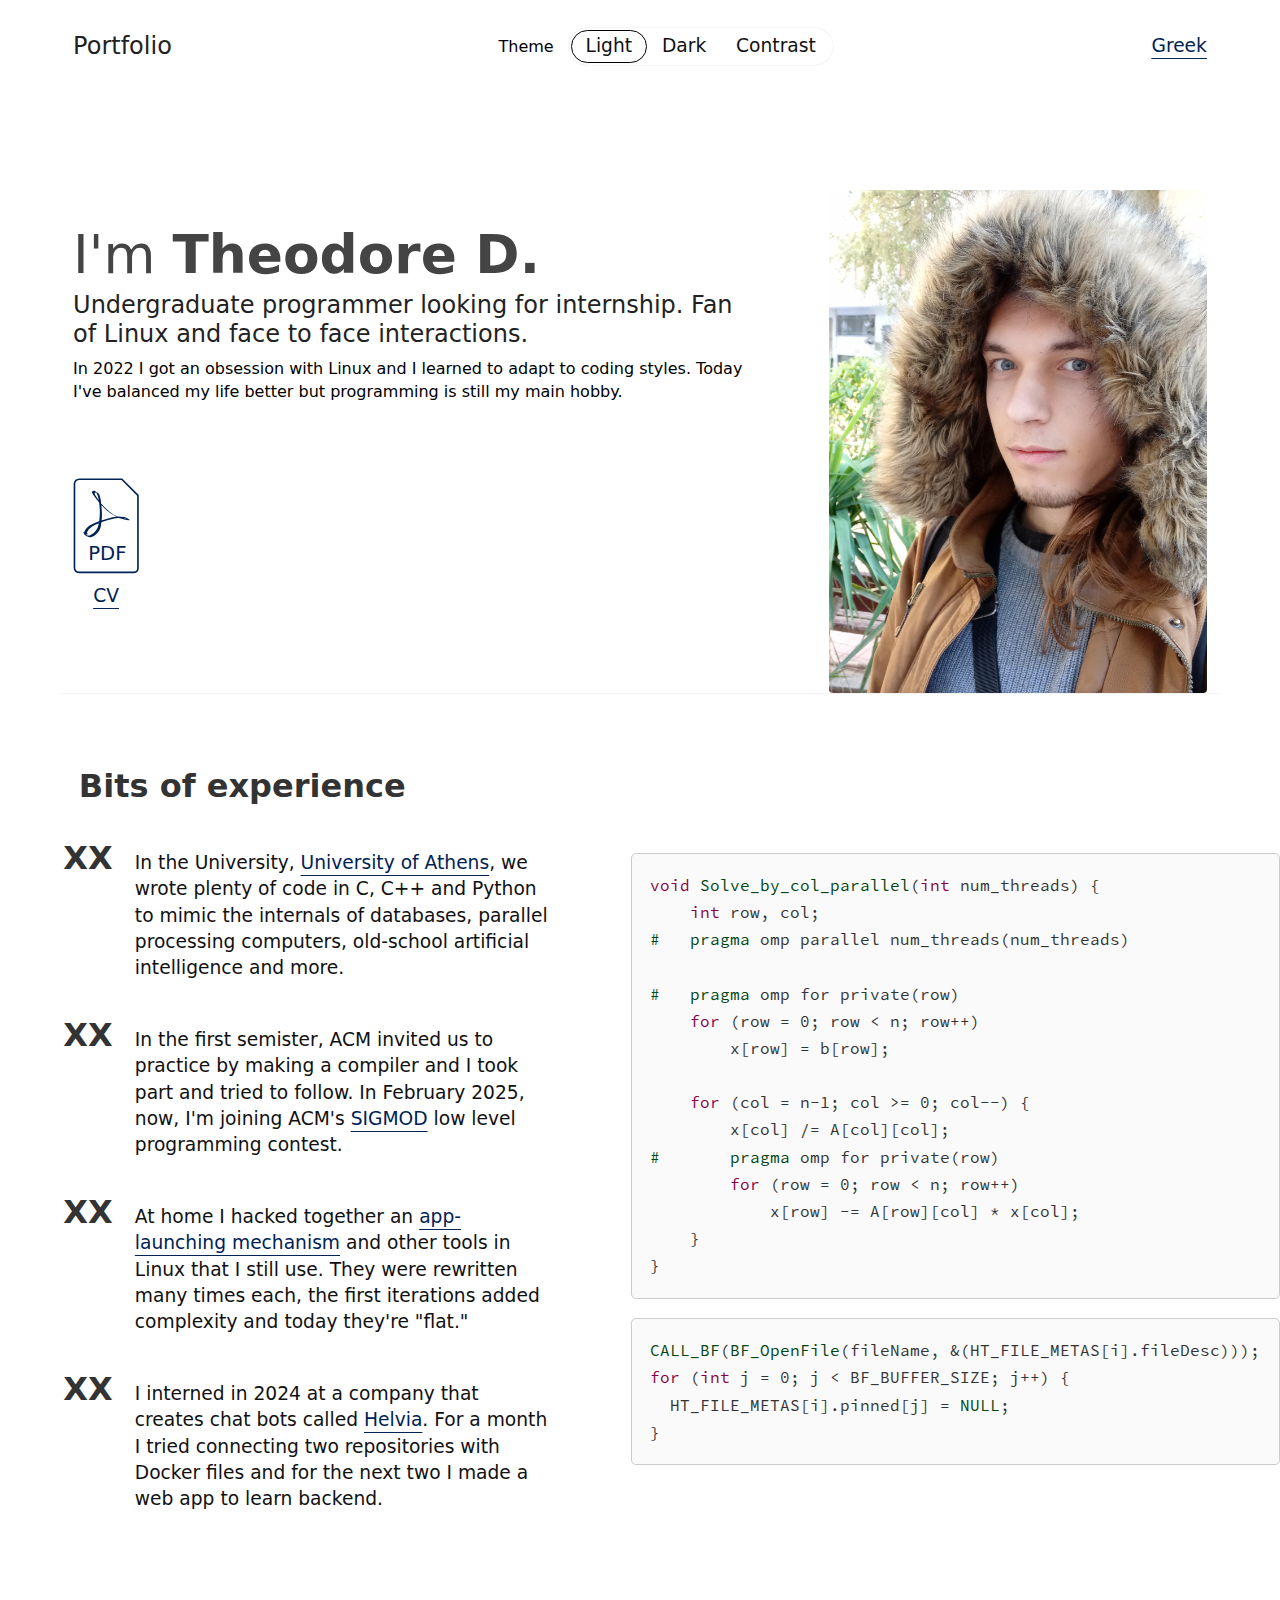
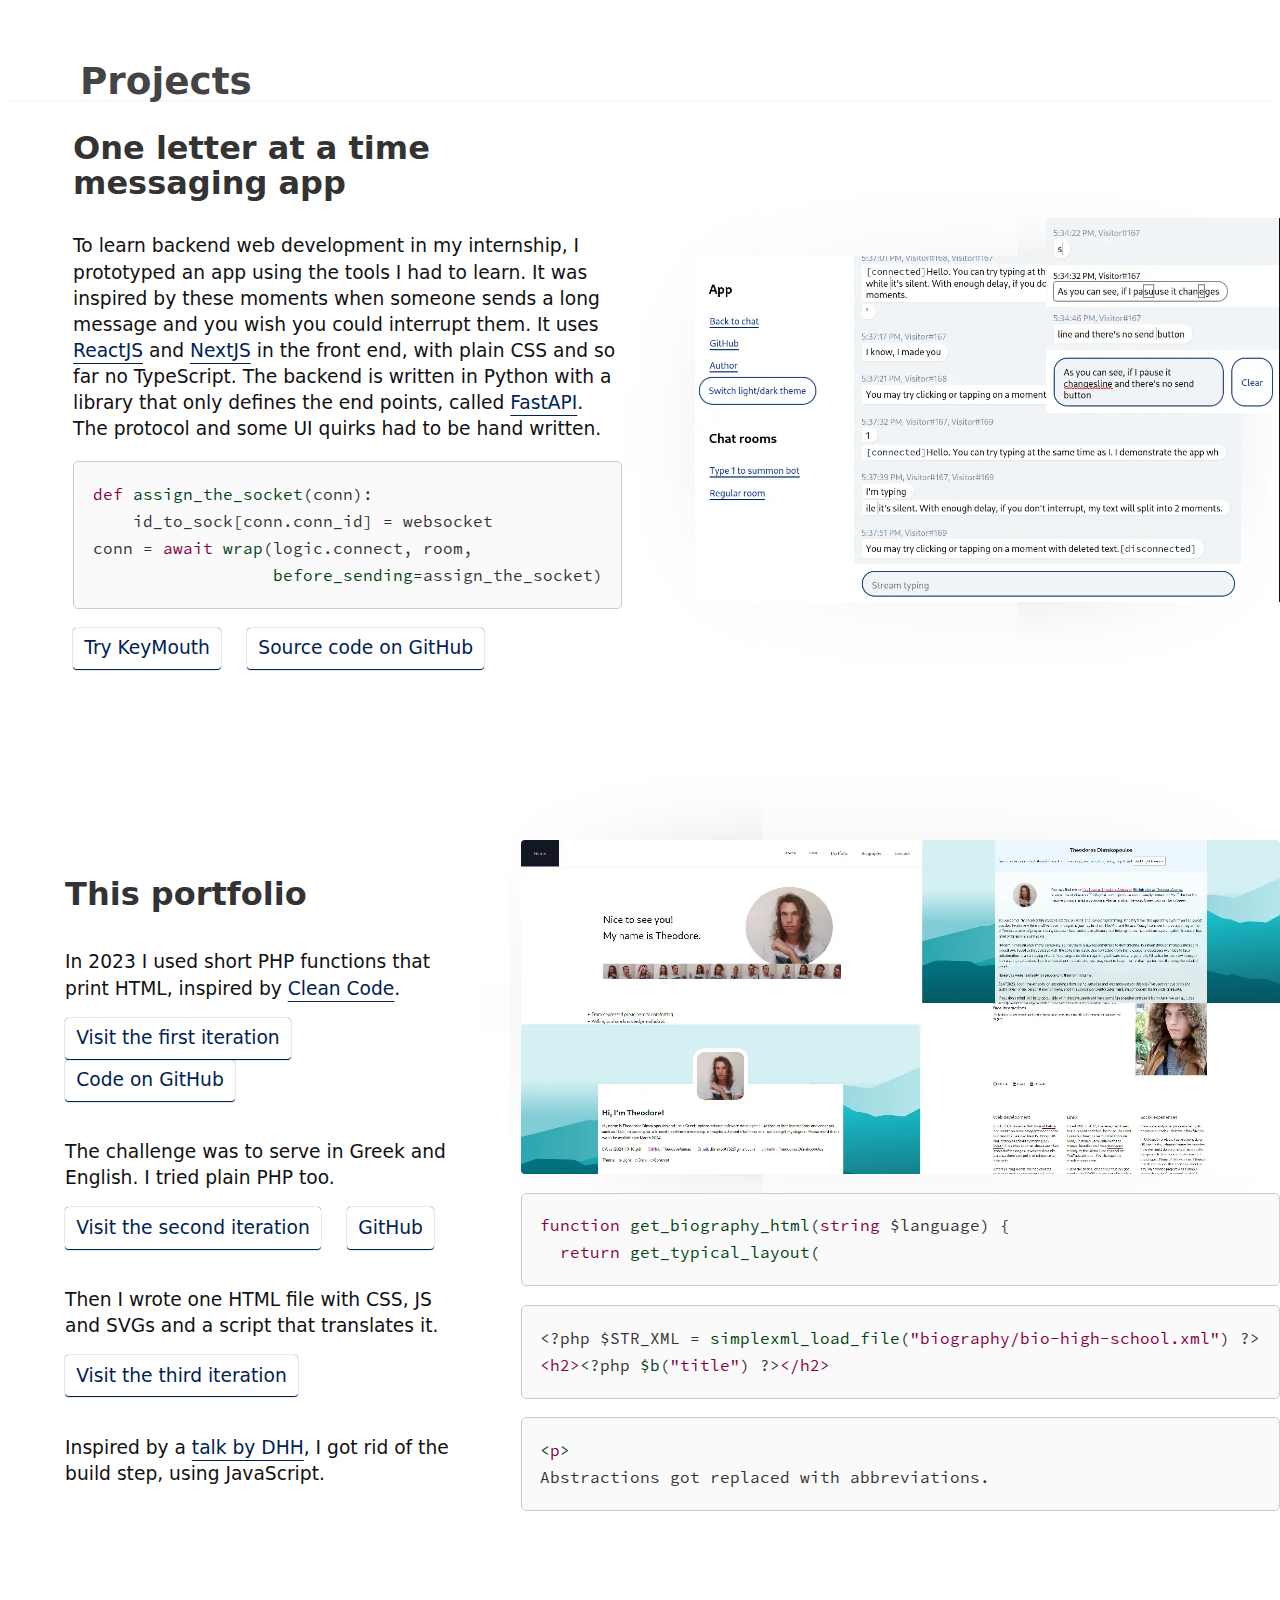
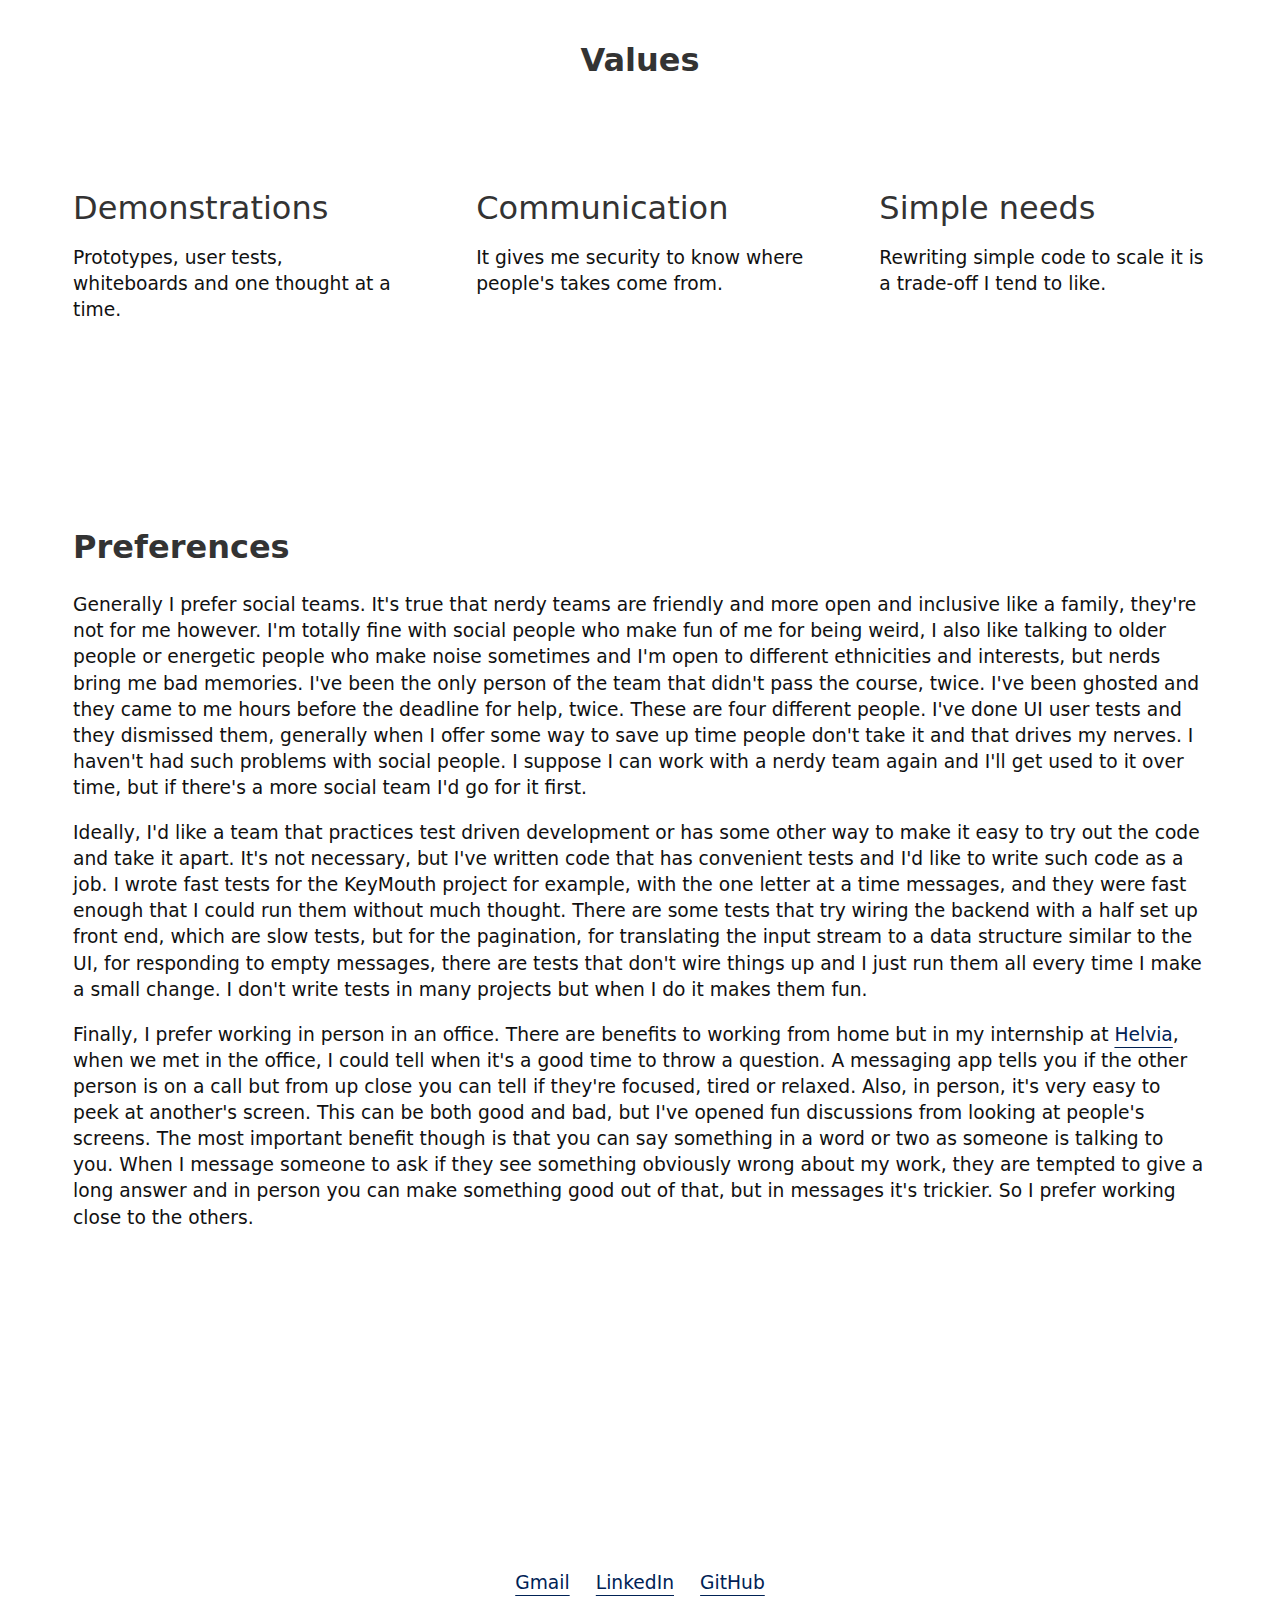
==== index.html @ aaf37c6c "could serve it like this" ====
<!DOCTYPE HTML>
<html lang="en">
  <head>
    <title>Theodoros Dimakopoulos</title>
    <meta name="description" content="Biography and portfolio overview, for employers">
    <meta name="viewport" content="width=device-width, initial-scale=1">
    <meta charset="UTF-8">
    <meta name="robots" content="index, follow">
    <link rel="icon" href="favicon.ico">
    <link rel="stylesheet" href="style.css">
    <script src="globals.js"></script>
  </head>
  <body>
    <div id="localization-structure">
      <ol>
        <li>
          <ol>
            <li>Portfolio</li>
            <li>Theme</li>
            <li>
              <ol>
                <li>Light</li>
                <li>Dark</li>
                <li>Contrast</li>
              </ol>
            </li>
            <li><u at=greek>Greek</u></li>
          </ol>
          <li>
            <h2>
              <span>I'm </span><b>Theodore D.</b>
            </h2>
            <big>
              Undergraduate programmer looking for internship. Fan of Linux and face to face interactions.
            </big>
            <p>
              In 2022 I got an obsession with Linux and I learned to adapt to coding styles. Today I've balanced my life better but programming is still my main hobby.
            </p>
            <i>face of man, green eyes, long hair</i>
          </li>
        </li>
        <li>
          <h2>Bits of experience</h2>
          <ol>
          <li>
            In the University, <u at=uni>University of Athens</u>, we wrote plenty of code in C, C++ and Python to mimic the internals of databases, parallel processing computers, old-school artificial intelligence and more.
          </li>
          <li>
            In the first semister, ACM invited us to practice by making a compiler and I took part and tried to follow. In February 2025, now, I'm joining ACM's <u at=sigmod>SIGMOD</u> low level programming contest.
          </li>
          <li>
            At home I hacked together an <u at=scmd>app-launching mechanism</u> and other tools in Linux that I still use. They were rewritten many times each, the first iterations added complexity and today they're "flat."
          </li>
          <li>
            I interned in 2024 at a company that creates chat bots called <u at=helvia>Helvia</u>. For a month I tried connecting two repositories with Docker files and for the next two I made a web app to learn backend.
          </li>
          </ol>
        </li>
        <li>
          <h2>Projects</h2>
          <ol>
            <li>
              <h3><u at=keymouth>One letter at a time messaging app</u></h3>
              <p>
                To learn backend web development in my internship, I prototyped an app using the tools I had to learn. It was inspired by these moments when someone sends a long message and you wish you could interrupt them. It uses <u at=reactjs>ReactJS</u> and <u at=nextjs>NextJS</u> in the front end, with plain CSS and so far no TypeScript. The backend is written in Python with a library that only defines the end points, called <u at=fastapi>FastAPI</u>. The protocol and some UI quirks had to be hand written.
              </p>
              <p>Try KeyMouth</p>
              <p>Source code on GitHub</p>
              <i>Messaging app with an input bar saying stream typing, a menu has two chat rooms, a theme button and links saying author and GitHub.</i>
              <i>Messaging app that outlines deleted text and has a button saying clear. The input box has the same text as two messages above it.</i>
            </li>
            <li>
              <h3><u at=pfgh>This portfolio</u></h3>
              <p>
                In 2023 I used short PHP functions that print HTML, inspired by <u at=cleancode>Clean Code</u>.
              </p>
              <u at=pf1>Visit the first iteration</u>
              <u at=pf1gh>Code on GitHub</u>
              <p>
                The challenge was to serve in Greek and English. I tried plain PHP too.
              </p>
              <u at=pf2>Visit the second iteration</u>
              <u at=pf2gh>GitHub</u>
              <p>
                Then I wrote one HTML file with CSS, JS and SVGs and a script that translates it.
              </p>
              <u at=pf3>Visit the third iteration</u>
              <p>
                Inspired by a <u at=nobuild>talk by DHH</u>, I got rid of the build step, using JavaScript.
              </p>
              <i>
                Four screenshots of sites with Theodore's face, the second and third have a mountains backdrop
              </i>
            </li>
          </ol>
        </li>
        <li>
          <h2>Values</h2>
          <h3>Demonstrations</h3>
          <p>
            Prototypes, user tests, whiteboards and one thought at a time.
          </p>
          <h3>Communication</h3>
          <p>
            It gives me security to know where people's takes come from.
          </p>
          <h3>Simple needs</h3>
          <p>
            Rewriting simple code to scale it is a trade-off I tend to like.
          </p>
        </li>
        <li>
          <h2>Preferences</h2>
          <p>
            Generally I prefer social teams. It's true that nerdy teams are friendly and more open and inclusive like a family, they're not for me however. I'm totally fine with social people who make fun of me for being weird, I also like talking to older people or energetic people who make noise sometimes and I'm open to different ethnicities and interests, but nerds bring me bad memories. I've been the only person of the team that didn't pass the course, twice. I've been ghosted and they came to me hours before the deadline for help, twice. These are four different people. I've done UI user tests and they dismissed them, generally when I offer some way to save up time people don't take it and that drives my nerves. I haven't had such problems with social people. I suppose I can work with a nerdy team again and I'll get used to it over time, but if there's a more social team I'd go for it first.
          </p>
          <p>
            Ideally, I'd like a team that practices test driven development or has some other way to make it easy to try out the code and take it apart. It's not necessary, but I've written code that has convenient tests and I'd like to write such code as a job. I wrote fast tests for the KeyMouth project for example, with the one letter at a time messages, and they were fast enough that I could run them without much thought. There are some tests that try wiring the backend with a half set up front end, which are slow tests, but for the pagination, for translating the input stream to a data structure similar to the UI, for responding to empty messages, there are tests that don't wire things up and I just run them all every time I make a small change. I don't write tests in many projects but when I do it makes them fun.
          </p>
          <p>
            Finally, I prefer working in person in an office. There are benefits to working from home but in my internship at <u at=helvia>Helvia</u>, when we met in the office, I could tell when it's a good time to throw a question. A messaging app tells you if the other person is on a call but from up close you can tell if they're focused, tired or relaxed. Also, in person, it's very easy to peek at another's screen. This can be both good and bad, but I've opened fun discussions from looking at people's screens. The most important benefit though is that you can say something in a word or two as someone is talking to you. When I message someone to ask if they see something obviously wrong about my work, they are tempted to give a long answer and in person you can make something good out of that, but in messages it's trickier. So I prefer working close to the others.
          </p>
        </li>
      </ol>
    </div>
  </body>
</html>
---- style.css ----
/*
 Copyright (c) 2024 Dimakopoulos Theodoros <dimakopt732@gmail.com>
 See LICENSE.
 Search for the string "/*---" in this file to jump to sections.
*/


/*--- Colors ---*/

:root { color-scheme: light dark; }

[data-sch=light] .bg { background-color: #fff; }
[data-sch=light] a,
[data-sch=light] a.fs1 { color: #025; }
[data-sch=light] a:visited { color: #302; }
[data-sch=light] .fs1, [data-sch=light] .fs1Marker::marker { color: #000; }
[data-sch=light] .fs2, [data-sch=light] .fs2Marker::marker { color: #111; }
[data-sch=light] .fs3, [data-sch=light] .fs3Marker::marker { color: #222; }
[data-sch=light] .fs4, [data-sch=light] .fs4Marker::marker { color: #333; }
[data-sch=light] .fs5, [data-sch=light] .fs5Marker::marker { color: #444; }
[data-sch=light] .fs6, [data-sch=light] .fs6Marker::marker { color: #444; }

[data-sch=contr] .bg { background-color: #000; }
[data-sch=contr] a,
[data-sch=contr] a.fs1 { color: #ff0; }
[data-sch=contr] a:visited { color: #ffa; }

.bg { background-color: #333; }
a,
a.fs1 { color: #bcf; }
a:visited { color: #dcd; }
.fs1, .fs1Marker::marker { color: #eee; }
.fs2, .fs2Marker::marker { color: #ddd; }
.fs3, .fs3Marker::marker { color: #ccc; }
.fs4, .fs4Marker::marker { color: #bbb; }
.fs5, .fs5Marker::marker { color: #bbb; }
.fs6, .fs6Marker::marker { color: #bbb; }

[data-sch=light] .code1 b { color: #804; }
[data-sch=light] .code1 i { color: #041; }
[data-sch=light] .code1 {
    background-color: #fafafa;
    border: 1px solid #ccc;
    color: #333;
}

[data-sch=contr] .code1 b { color: #ff0; }
[data-sch=contr] .code1 i { color: #fff; }
[data-sch=contr] .code1 {
    background-color: #000;
    border: 1px solid #777;
    color: #fff;
}

.code1 b { color: #da8; }
.code1 i { color: #dad; }
.code1 {
    background-color: #282828;
    border: 1px solid #444;
    color: #ccc;
}


/*--- Class independent styling ---*/

body { font-family: system-ui,sans-serif; margin: 0; }
a { text-underline-offset: 0.3em; }
input, label { cursor: pointer; }


/*--- Outlined links ---*/

.outlined {
    border-radius: 4px; border-bottom: 1px solid;
    display: inline-block; padding: 0.4em 0.6em;
    text-decoration: none;
    box-shadow: 0 0 1px 0;
}


/*--- Code snippets ---*/

pre.code1 { overflow-x: scroll; padding: 1em; border-radius: 5px; }
pre.code1 > code { font-size: 12pt; }
pre.code1 b { font-weight: normal; }
pre.code1 i { font-style: normal; }
pre.code1 code { font-family: source-code-pro-regular,monospace; }
@font-face {
    font-family: source-code-pro-regular;
    src: url(r/source-code-pro-regular.otf);
}


/*--- Header and lists ---*/

.ls1 { display: flex; flex-wrap: wrap; column-gap: 1.4em; padding: 0; }
.ls1 > li { list-style: none; }
.ls1 > li > a { display: flex; align-items: center; gap: 0.4em; padding: 1em 0; }
.ls2 { padding: 0; margin: 0.5em 0; list-style: none; }
.ls2 > li > label { display: inline-block; padding: 0.2em 0; }
.column { margin: 0 auto; max-width: 30cm; padding: 0 1rem; }
.column2 { margin: 0 auto; max-width: 60cm; padding: 0; }
.header { position: relative; }

.pdfAnchor {
    display: flex; flex-direction: column; align-items: center; gap: 0.5em;
    margin: 4em 0;
}


/*--- Fonts ---*/

.fs1, .fs1Marker::marker { font-size: 12pt; line-height: 1.4em; }
.fs2, .fs2Marker::marker { font-size: 14pt; line-height: 1.4em; }
.fs3, .fs3Marker::marker { font-size: 18pt; line-height: 1.2em; }
.fs4, .fs4Marker::marker { font-size: 24pt; line-height: 1.1em; }
.fs5, .fs5Marker::marker { font-size: 28pt; line-height: 1em; }
.fs6, .fs6Marker::marker { font-size: 32pt; line-height: 1em; }
.fwn { font-weight: normal; }
.bigMarker::marker { font-weight: bold; content: "XX  "; }


/*--- Images and flexing ---*/

.txtcent { text-align: center; }
.img { display: block; border-radius: 4px; }
.flex { display: flex; }
.w3-100 { width: min(12cm, 100%); }
.w100 { width: 100%; }
.flexac { display: flex; align-items: center; }
.flexjc { display: flex; justify-content: center; }
.flexw { flex-wrap: wrap; }
.spc { justify-content: space-between; }
.nolist { list-style: none; padding: 0; }


/*--- Spacing ---*/

.m20 { margin: 0.6rem 0; }
.m30 { margin: 1rem 0; }
.m40 { margin: 2em 0; }
.ml2 { margin-left: 0.2em; }
.ml3 { margin-left: 0.5em; }
.ml4 { margin-left: 1em; }
.ml5 { margin-left: 4em; }
.mt0 { margin-top: 0; }
.mt1 { margin-top: 1.4cm; }
.mt2 { margin-top: 1.8cm; }
.mt3 { margin-top: 2.2cm; }
.mt4 { margin-top: 2.6cm; }
.mt5 { margin-top: 3.0cm; }
.p20 { padding: 1rem 0; }
.p30 { padding: 2rem 0; }
.pl3 { padding-left: 1em; }
.pl4 { padding-left: 2em; }
.pl5 { padding-left: 3em; }
.pr2 { padding-right: 0.3em; }
.pr3 { padding-right: 1em; }
.pr4 { padding-right: 2em; }
.pt2 { padding-top: 1rem; }
.gap3 { column-gap: 1cm; }
.gap4 { column-gap: 2cm; }


/*--- Dekstop - only CSS ---*/

@media (min-width: 20cm) {
    .wide-flex { display: flex; }
    .wide-fix-size { width: min(10cm, 40vw); }
    .fs6 { font-size: 40pt; line-height: 1em; }
    .mt1 { margin-top: 2cm; }
    .mt2 { margin-top: 3cm; }
    .mt3 { margin-top: 4cm; }
    .mt4 { margin-top: 5cm; }
    .mt5 { margin-top: 8cm; }
    .pdfAnchor { width: max-content; }
    .cards1 {
        display: grid;
        gap: 1cm 2cm;
        grid-template-columns: repeat(auto-fit, minmax(min(100%, 5cm), 1fr));
    }
}

.pad-like-card { padding-left: 1rem; }
.card11 { margin: 1rem; }
@media (min-width: 30cm) {
    .card1 {
        display: grid;
        grid-template-columns: 1fr 6fr 1fr 8fr;
        grid-template-areas: "_1 tt _2 ii";
        align-items: center;
    }
    .pad-like-card { padding-left: 6.25%; }
    .card11 { grid-area: tt; margin: 0; }
    .card12 { grid-area: ii; }
}


/*--- The 2 overlapping images ---*/

.overlapping-images {
    position: relative;
    padding-top: 1cm;
    padding-right: 1cm;
    border-right: 1px solid;
    box-sizing: border-box;
}
.small-up-right {
    position: absolute; top: 0; right: 0; width: 40%;
}
.shadow {
    box-shadow: 0 0 4cm -3cm;
}
.faded-underline {
    box-shadow: 0 3px 3px -5px;
}


/*--- From my widgets template ---*/

fieldset.inp-pill-choice {
    border: none;
    padding: 0;
    margin: 0.5em 0;
    display: flex;
    flex-wrap: wrap;
    align-items: center;
}
fieldset.inp-pill-choice > legend {
    padding: calc(0.2em + 4px) 0;
    padding-right: 0.8em;
    float: left;
}
fieldset.inp-pill-choice > ol {
    list-style: none;
    padding: 2px;
    margin: 0;
    display: inline-block;
    border-radius: 1em;
    box-shadow: currentColor 0 0 3px -2px;
}
fieldset.inp-pill-choice > ol > li {
    display: inline-block;
}
fieldset.inp-pill-choice > ol > li > label {
    padding: 0.2em 0.8em;
    position: relative;
    display: inline-block;
}
@supports (appearance: none) {
    fieldset.inp-pill-choice > ol > li > label > input[type="radio"] {
        appearance: none;
        position: absolute;
        top: 0;
        left: 0;
        bottom: 0;
        right: 0;
        border-radius: 100vw;
        margin: 0;
        box-sizing: border-box;
        cursor: pointer;
    }
    fieldset.inp-pill-choice > ol > li > label > input[type="radio"]:checked {
        border: 1px solid;
    }
    fieldset.inp-pill-choice > ol > li > label > input[type="radio"]:hover:not(:checked) {
        box-shadow: currentColor 0 0 3px -1px;
    }
}
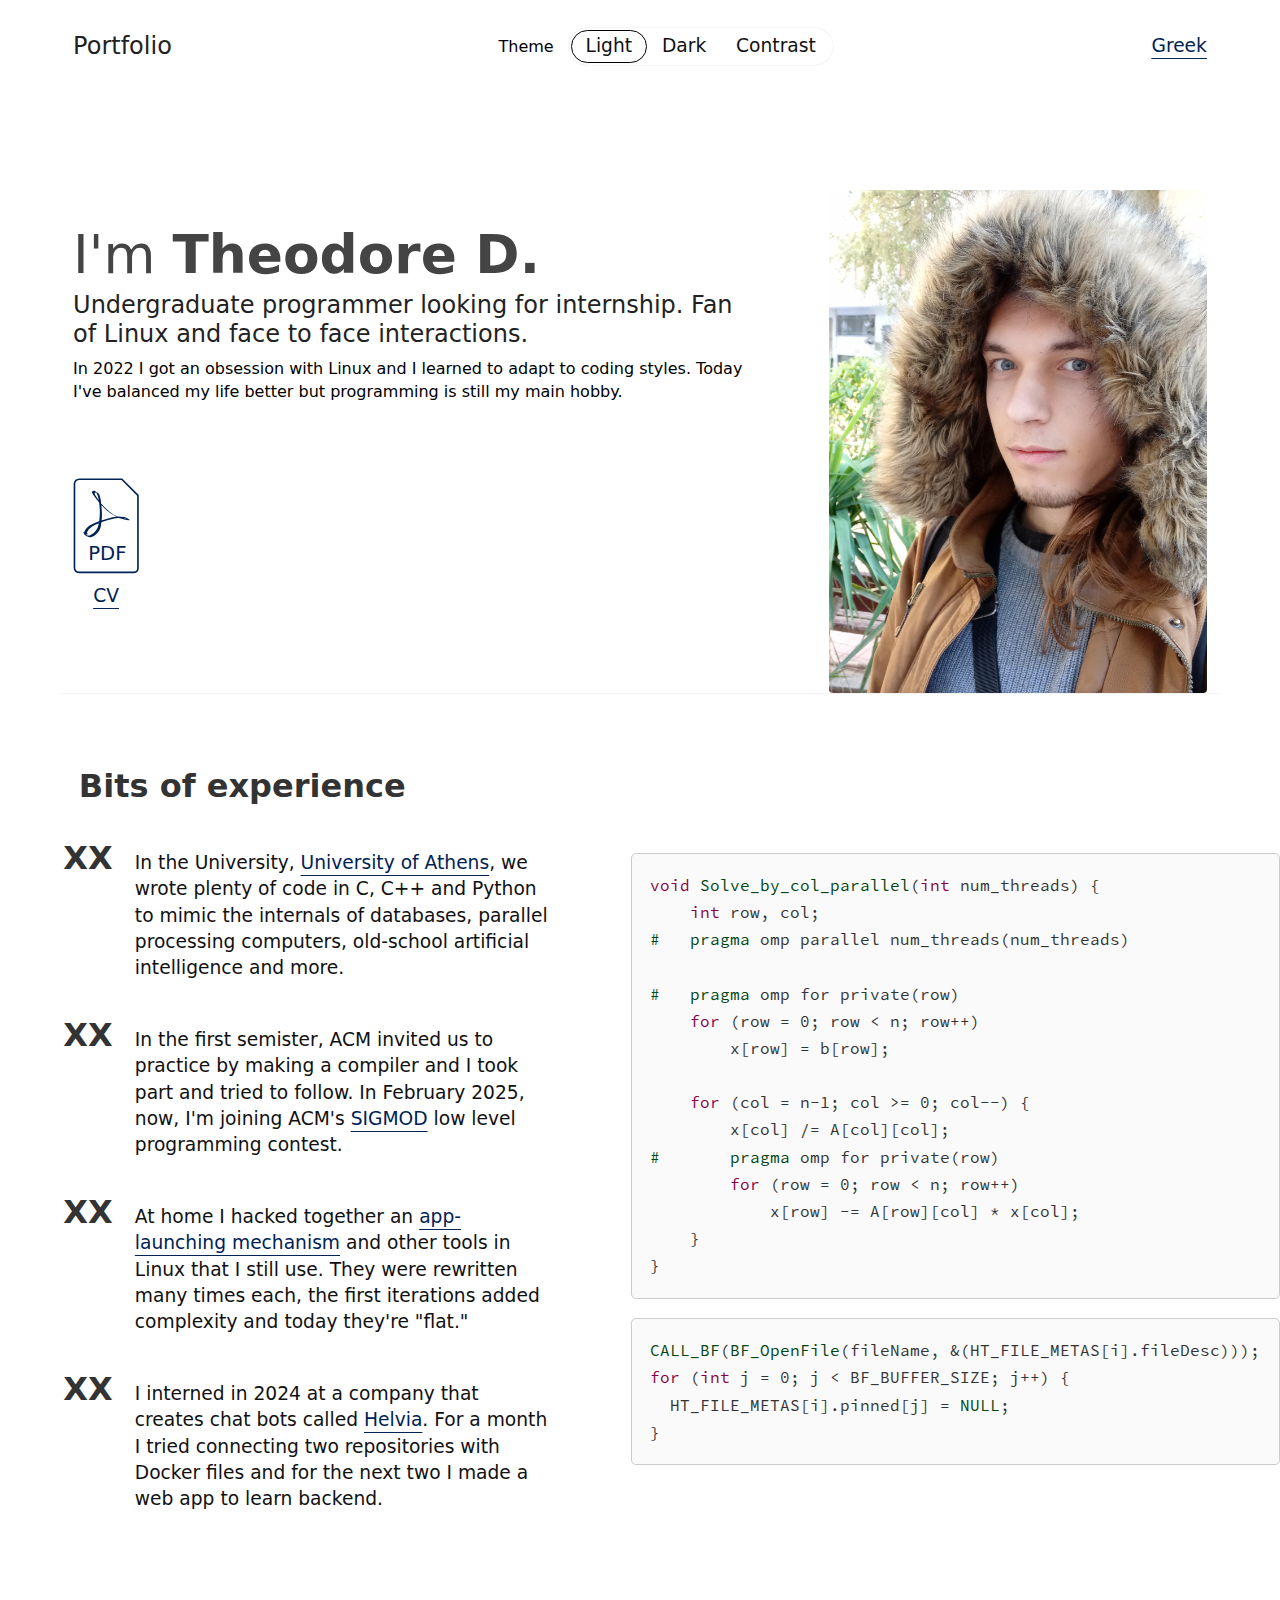
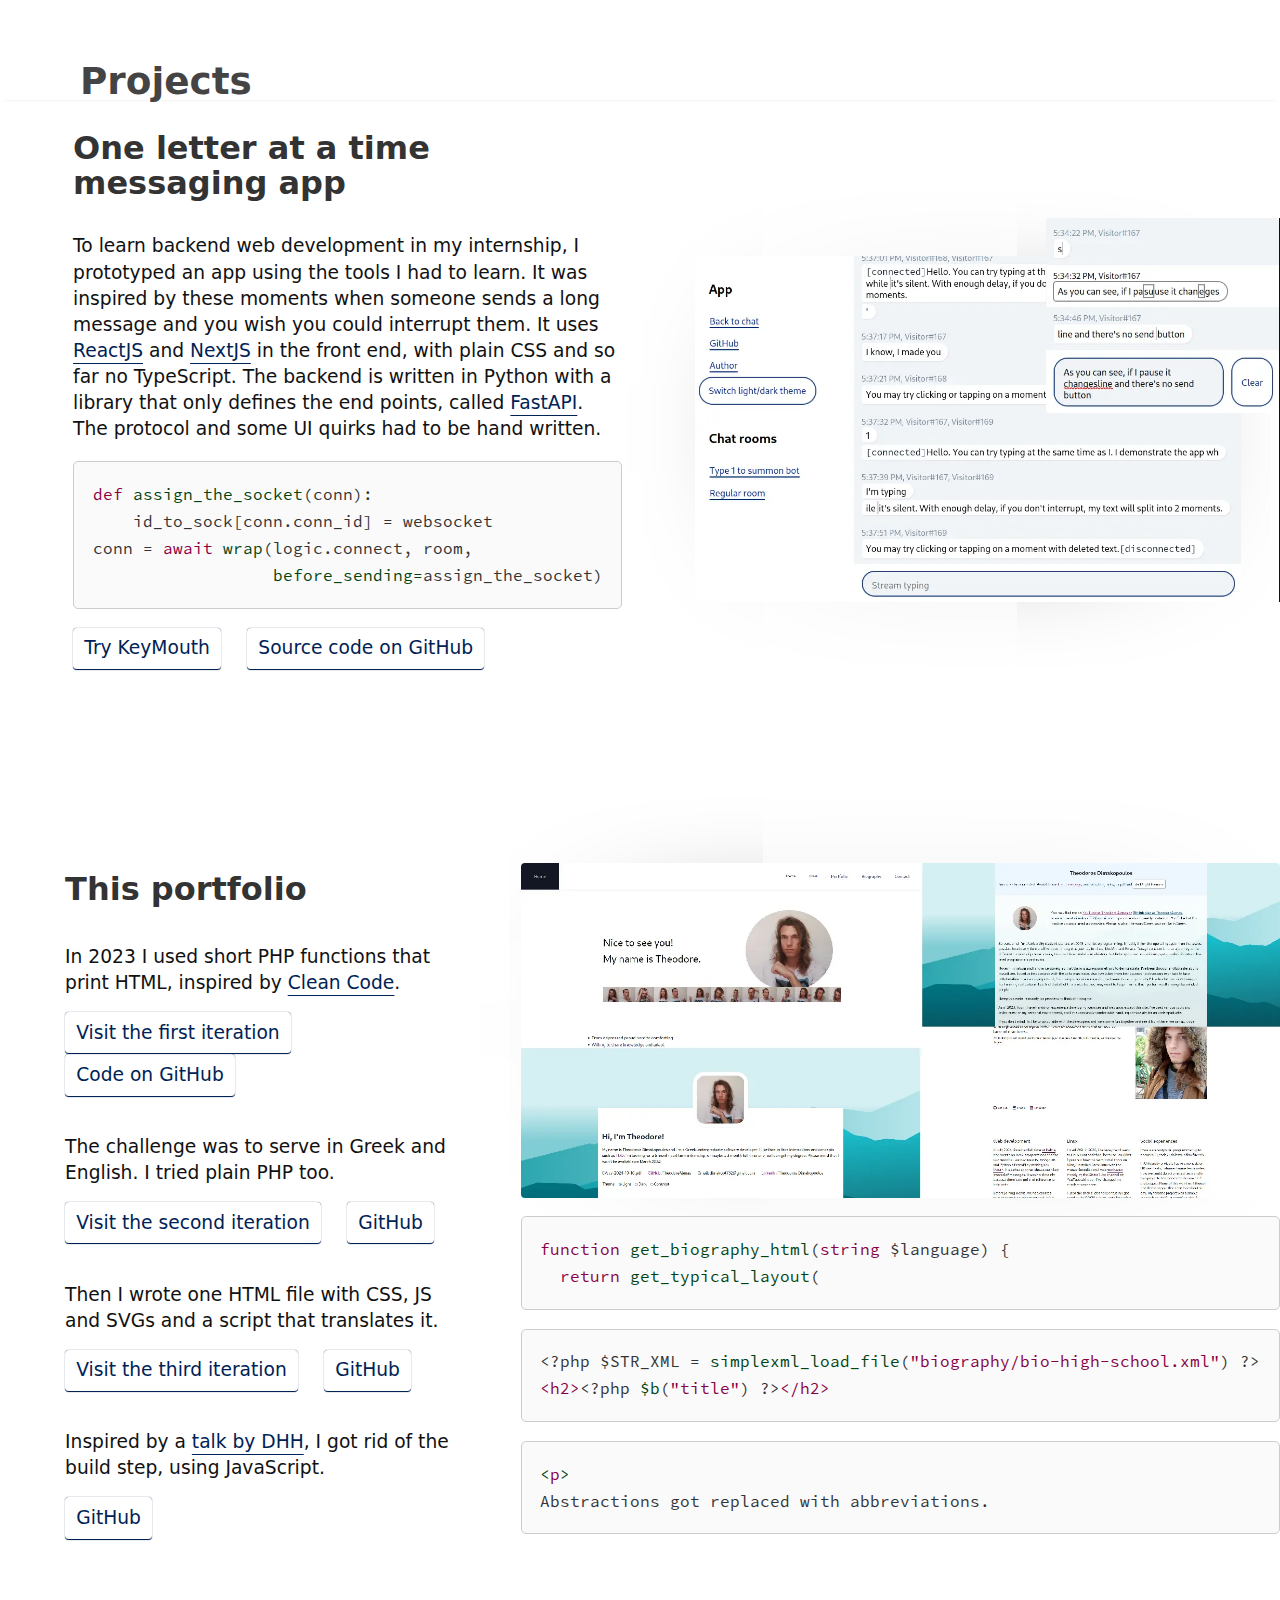
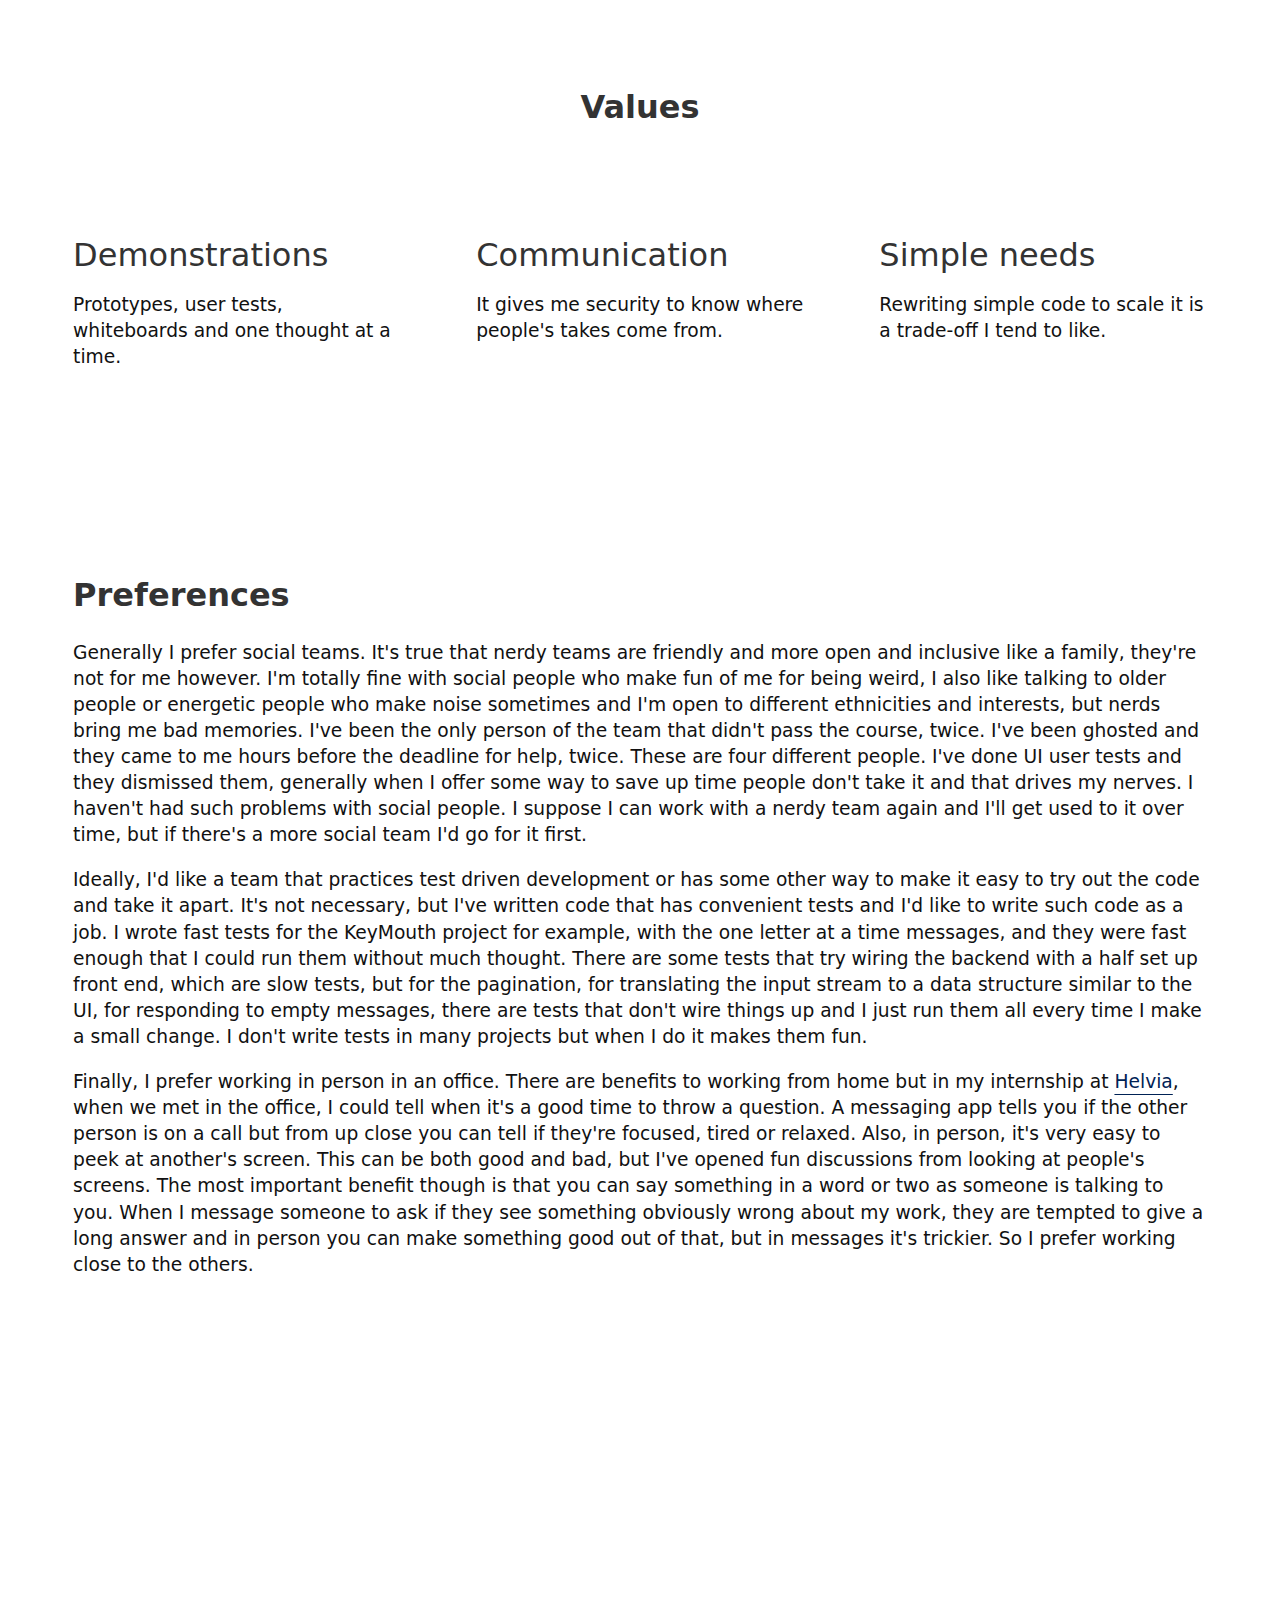
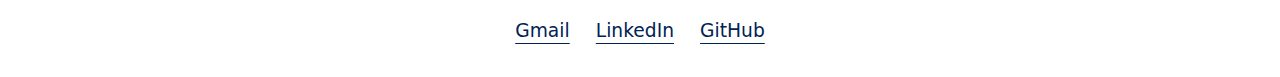
==== commit 749a9987: "added this site's github link" ====
--- a/index.html
+++ b/index.html
@@ -85,12 +85,12 @@
                 Then I wrote one HTML file with CSS, JS and SVGs and a script that translates it.
               </p>
               <u at=pf3>Visit the third iteration</u>
+              <u at=pf3gh>GitHub</u>
               <p>
                 Inspired by a <u at=nobuild>talk by DHH</u>, I got rid of the build step, using JavaScript.
               </p>
-              <i>
-                Four screenshots of sites with Theodore's face, the second and third have a mountains backdrop
-              </i>
+              <u at=pf4gh>GitHub</u>
+              <i>Four screenshots of sites with Theodore's face, the second and third have a mountains backdrop</i>
             </li>
           </ol>
         </li>
--- a/style.css
+++ b/style.css
@@ -122,7 +122,6 @@
 
 /*--- Images and flexing ---*/
 
-.txtcent { text-align: center; }
 .img { display: block; border-radius: 4px; }
 .flex { display: flex; }
 .w3-100 { width: min(12cm, 100%); }
@@ -179,6 +178,7 @@
         gap: 1cm 2cm;
         grid-template-columns: repeat(auto-fit, minmax(min(100%, 5cm), 1fr));
     }
+    .desktop-txtcent { text-align: center; }
 }
 
 .pad-like-card { padding-left: 1rem; }
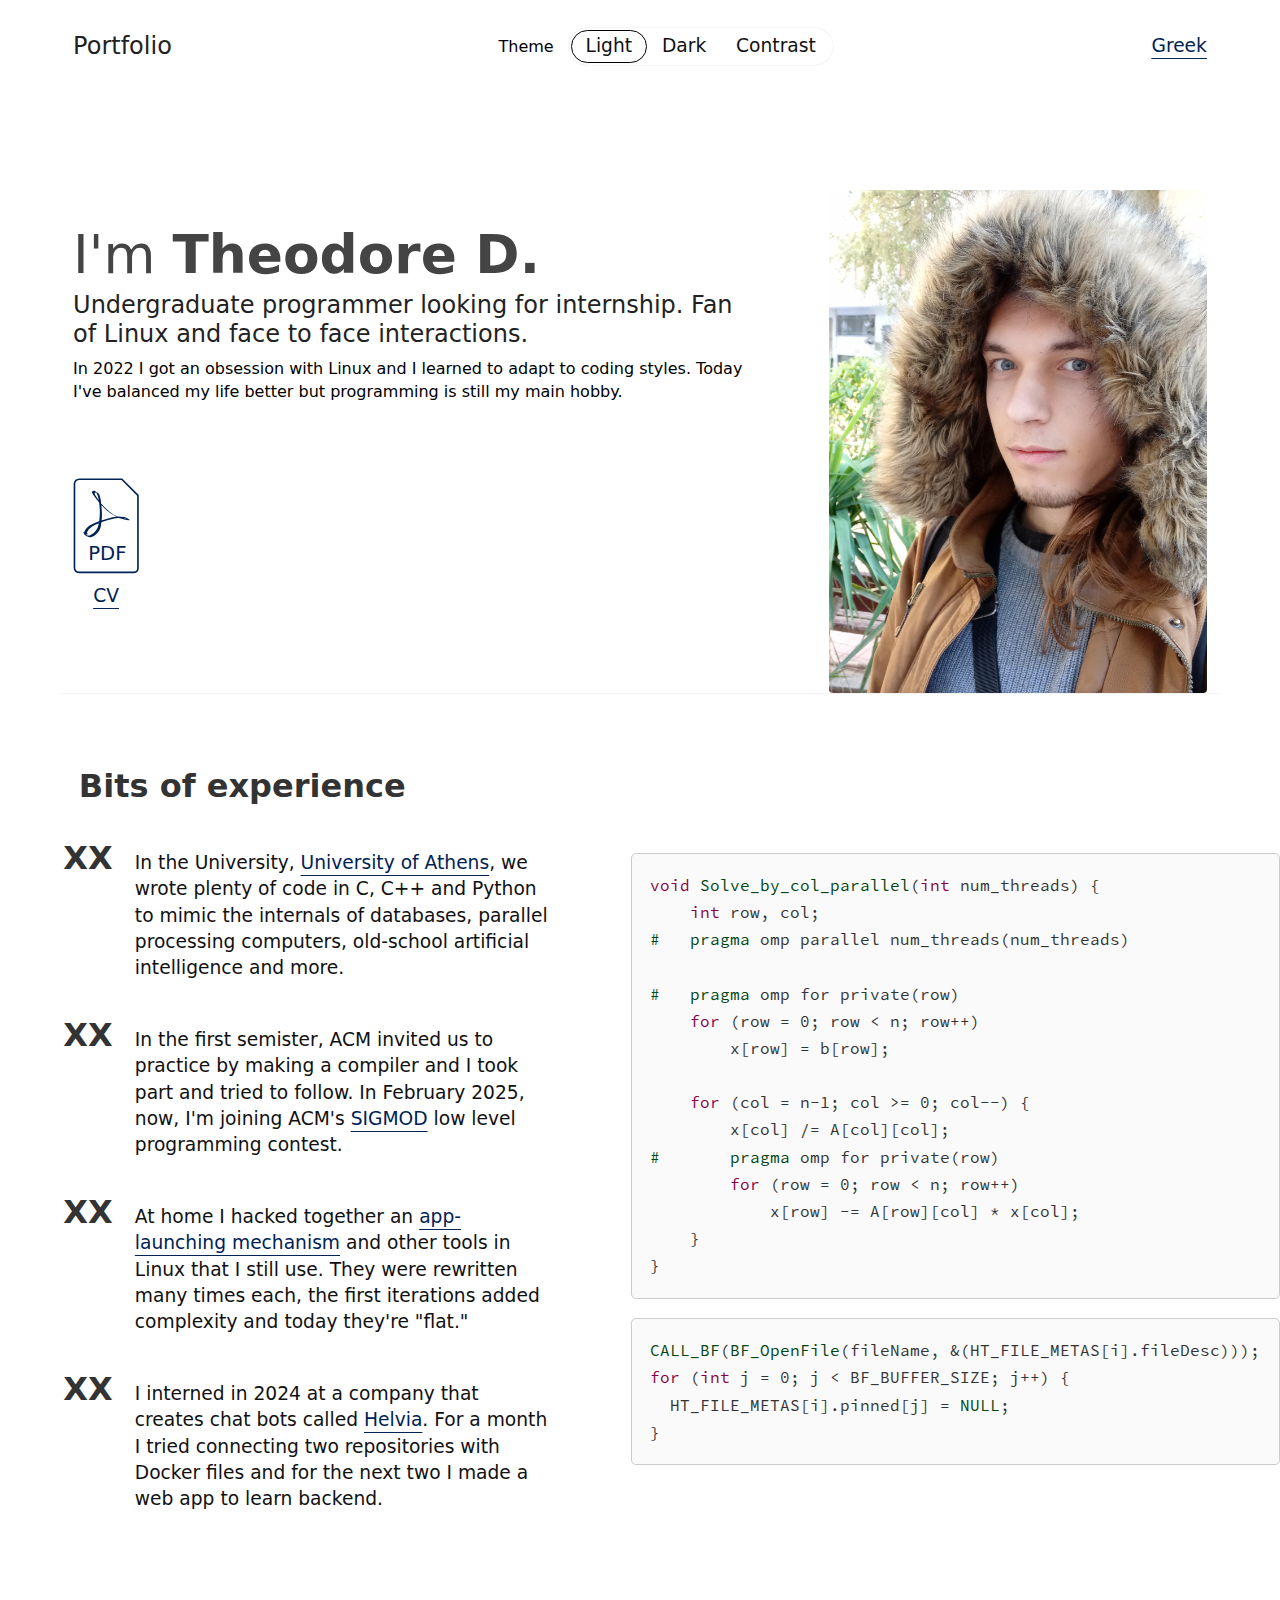
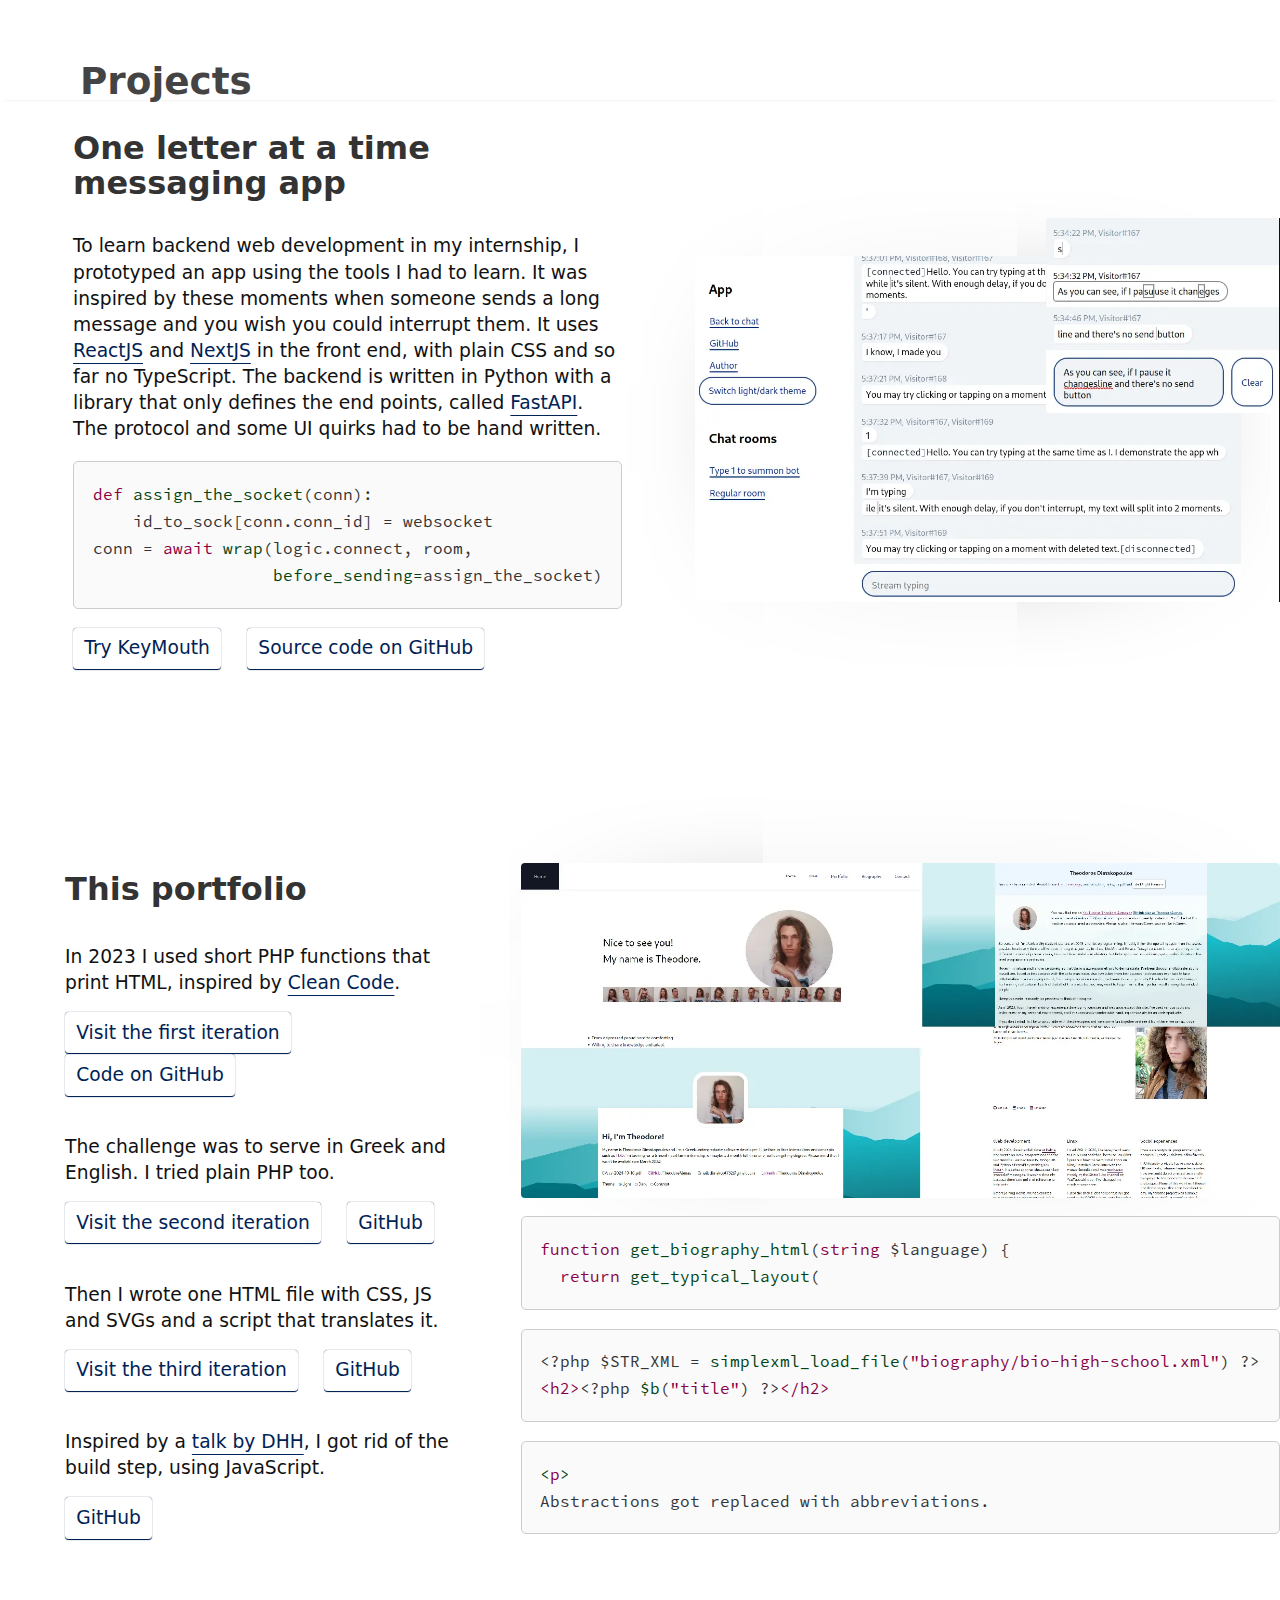
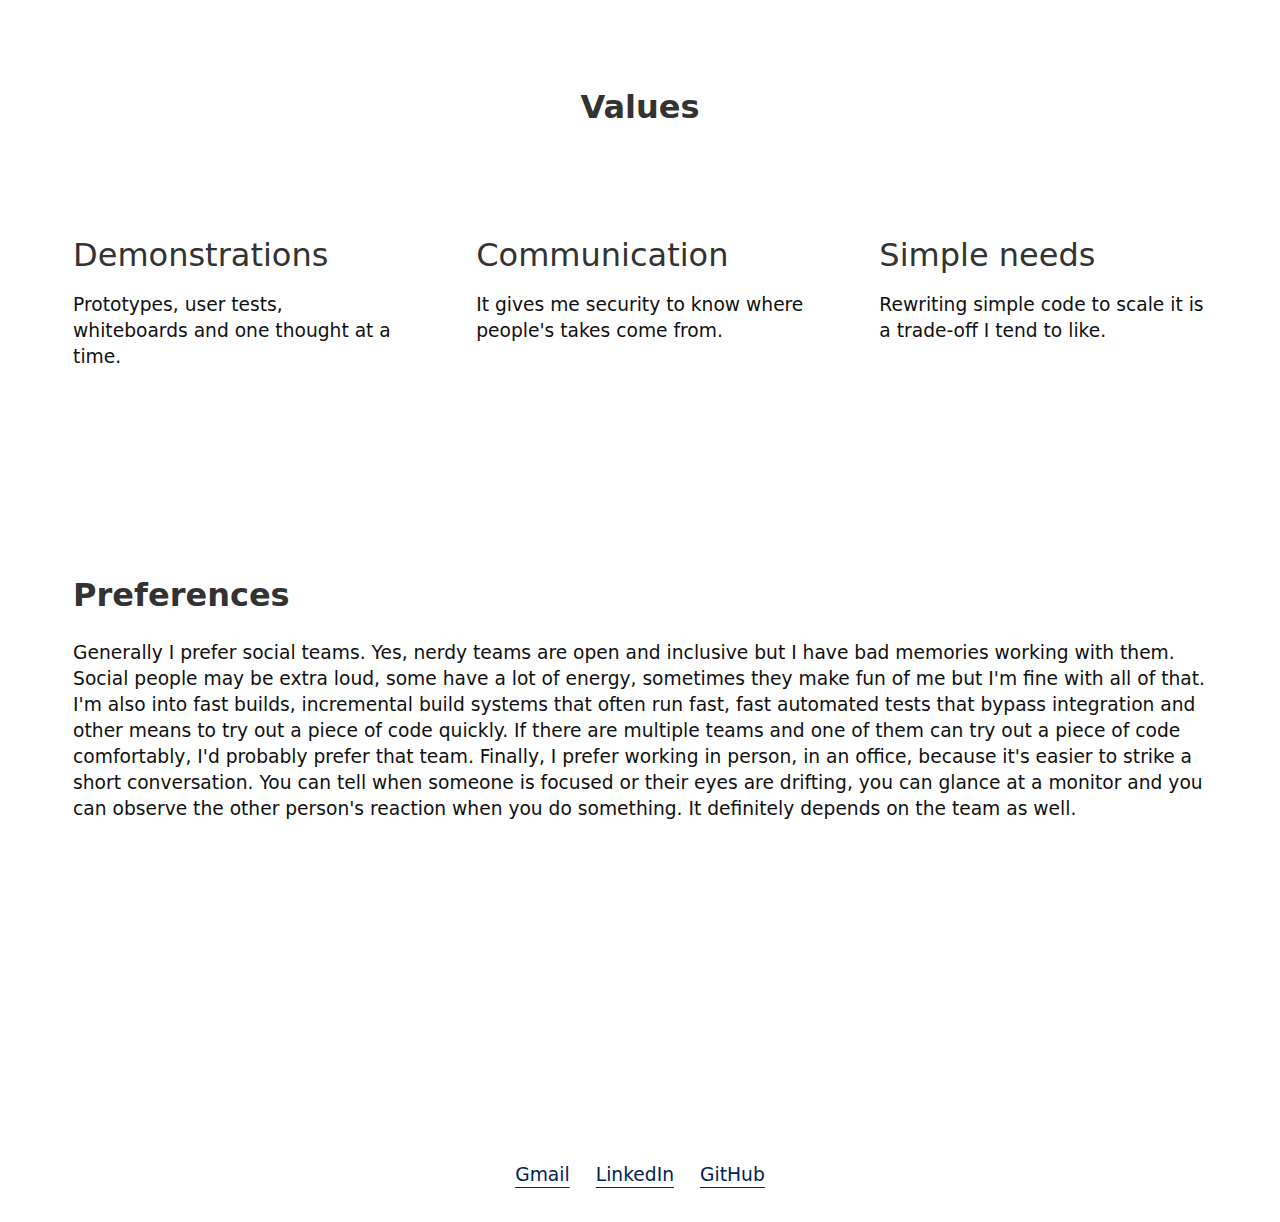
==== commit 81aaec76: "more polite preferences section" ====
--- a/index.html
+++ b/index.html
@@ -112,13 +112,7 @@
         <li>
           <h2>Preferences</h2>
           <p>
-            Generally I prefer social teams. It's true that nerdy teams are friendly and more open and inclusive like a family, they're not for me however. I'm totally fine with social people who make fun of me for being weird, I also like talking to older people or energetic people who make noise sometimes and I'm open to different ethnicities and interests, but nerds bring me bad memories. I've been the only person of the team that didn't pass the course, twice. I've been ghosted and they came to me hours before the deadline for help, twice. These are four different people. I've done UI user tests and they dismissed them, generally when I offer some way to save up time people don't take it and that drives my nerves. I haven't had such problems with social people. I suppose I can work with a nerdy team again and I'll get used to it over time, but if there's a more social team I'd go for it first.
-          </p>
-          <p>
-            Ideally, I'd like a team that practices test driven development or has some other way to make it easy to try out the code and take it apart. It's not necessary, but I've written code that has convenient tests and I'd like to write such code as a job. I wrote fast tests for the KeyMouth project for example, with the one letter at a time messages, and they were fast enough that I could run them without much thought. There are some tests that try wiring the backend with a half set up front end, which are slow tests, but for the pagination, for translating the input stream to a data structure similar to the UI, for responding to empty messages, there are tests that don't wire things up and I just run them all every time I make a small change. I don't write tests in many projects but when I do it makes them fun.
-          </p>
-          <p>
-            Finally, I prefer working in person in an office. There are benefits to working from home but in my internship at <u at=helvia>Helvia</u>, when we met in the office, I could tell when it's a good time to throw a question. A messaging app tells you if the other person is on a call but from up close you can tell if they're focused, tired or relaxed. Also, in person, it's very easy to peek at another's screen. This can be both good and bad, but I've opened fun discussions from looking at people's screens. The most important benefit though is that you can say something in a word or two as someone is talking to you. When I message someone to ask if they see something obviously wrong about my work, they are tempted to give a long answer and in person you can make something good out of that, but in messages it's trickier. So I prefer working close to the others.
+            Generally I prefer social teams. Yes, nerdy teams are open and inclusive but I have bad memories working with them. Social people may be extra loud, some have a lot of energy, sometimes they make fun of me but I'm fine with all of that. I'm also into fast builds, incremental build systems that often run fast, fast automated tests that bypass integration and other means to try out a piece of code quickly. If there are multiple teams and one of them can try out a piece of code comfortably, I'd probably prefer that team. Finally, I prefer working in person, in an office, because it's easier to strike a short conversation. You can tell when someone is focused or their eyes are drifting, you can glance at a monitor and you can observe the other person's reaction when you do something. It definitely depends on the team as well.
           </p>
         </li>
       </ol>
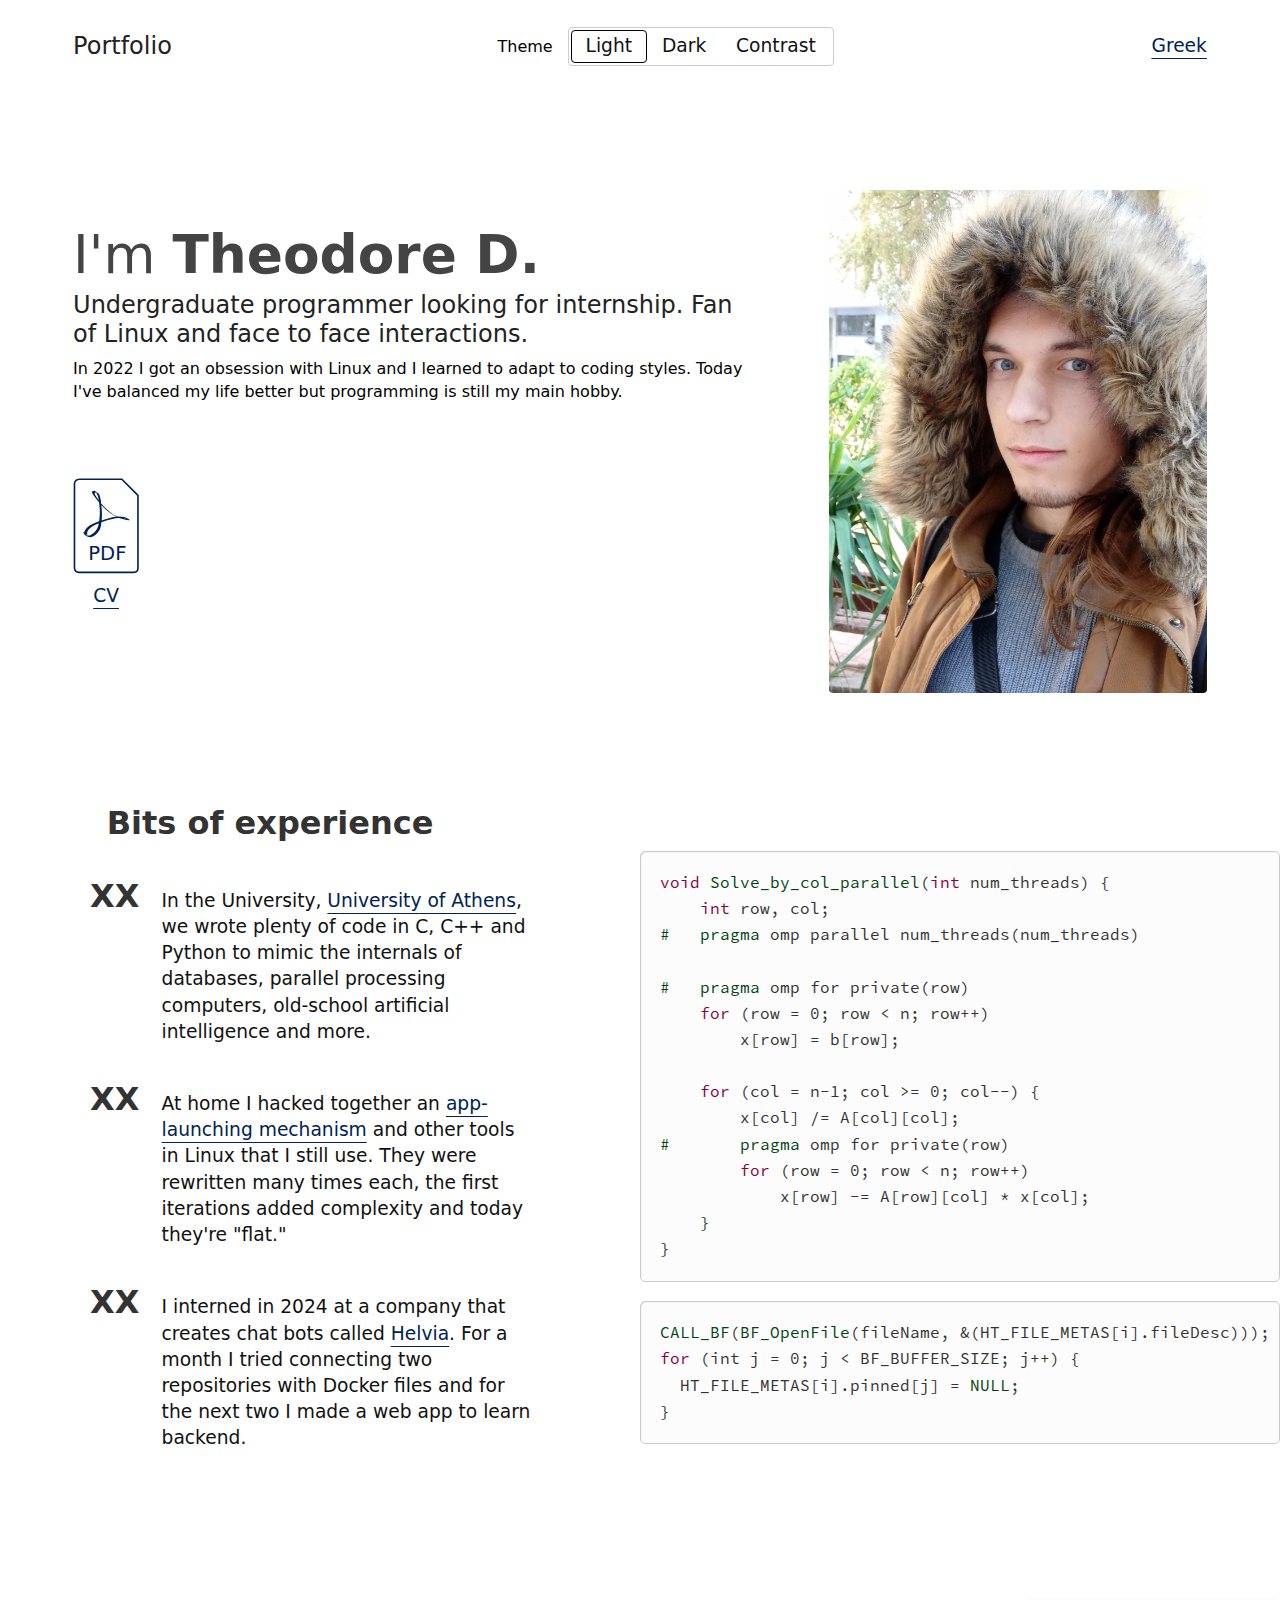
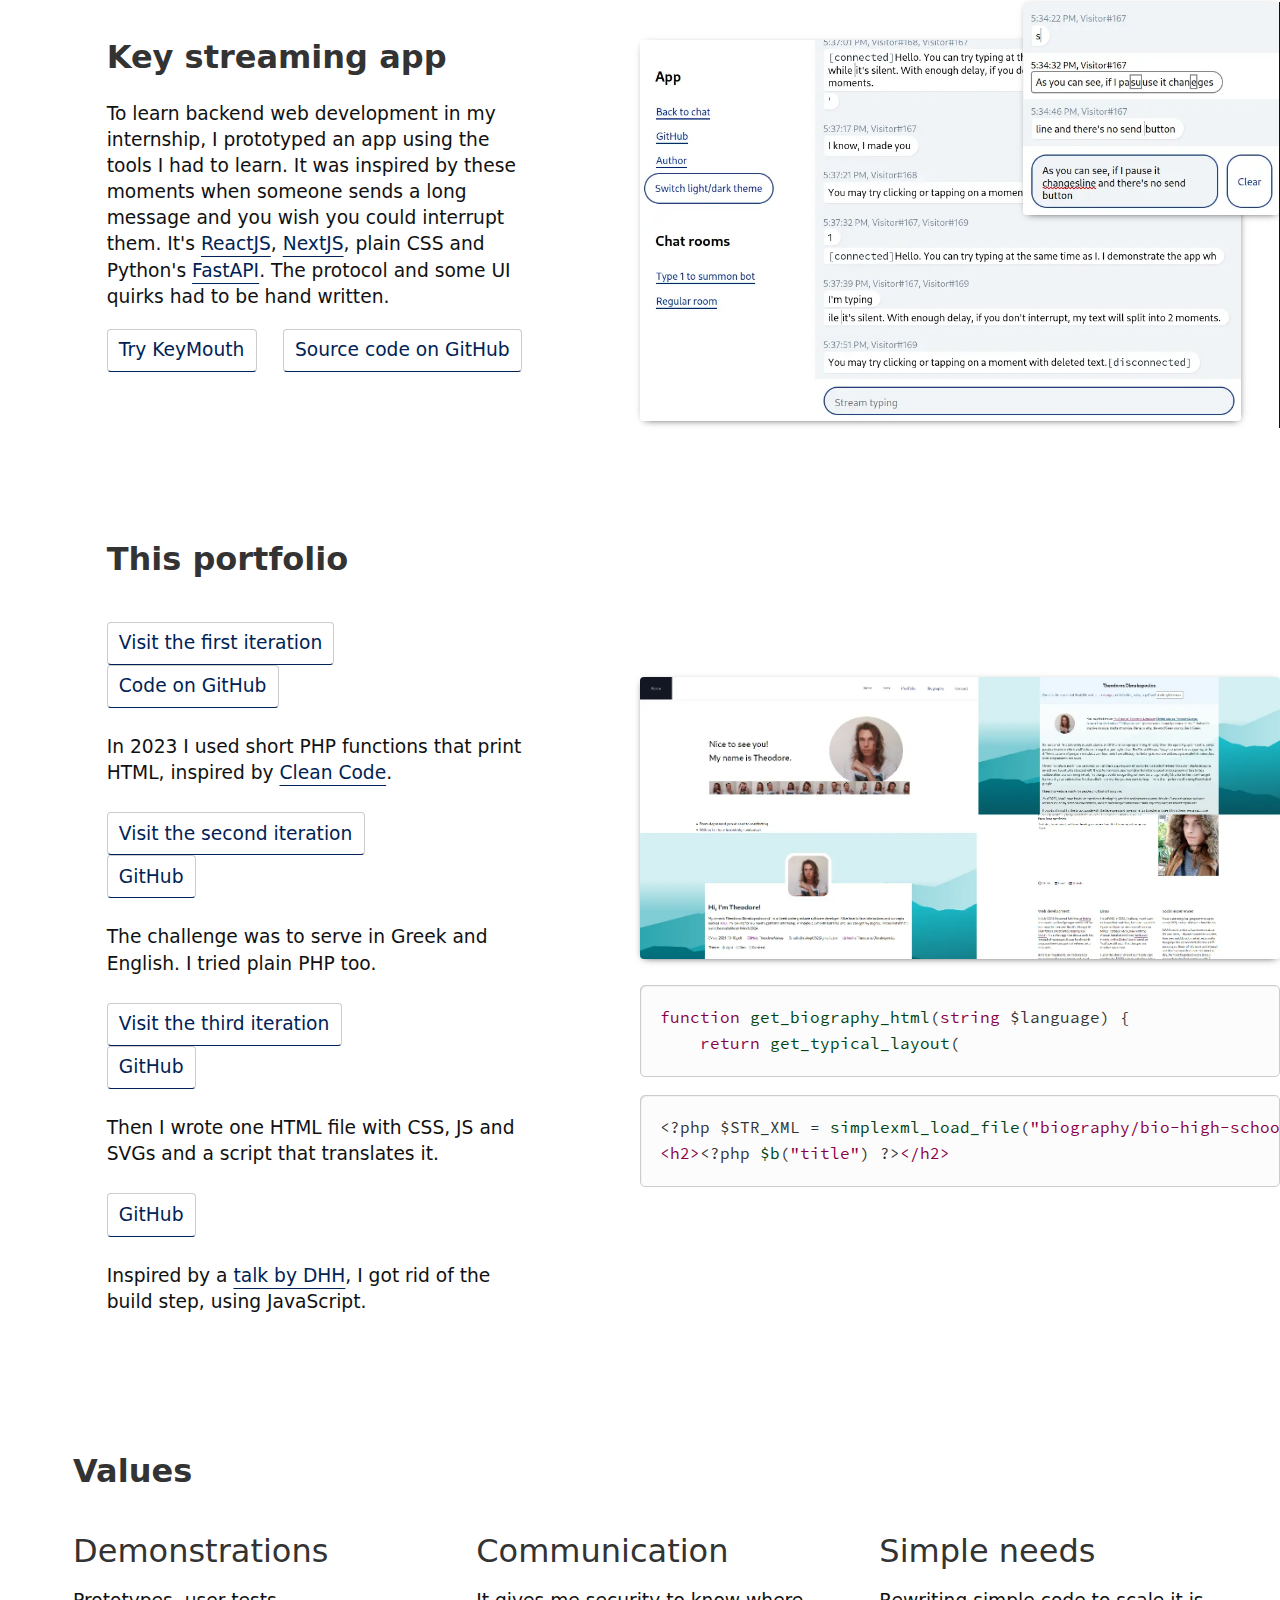
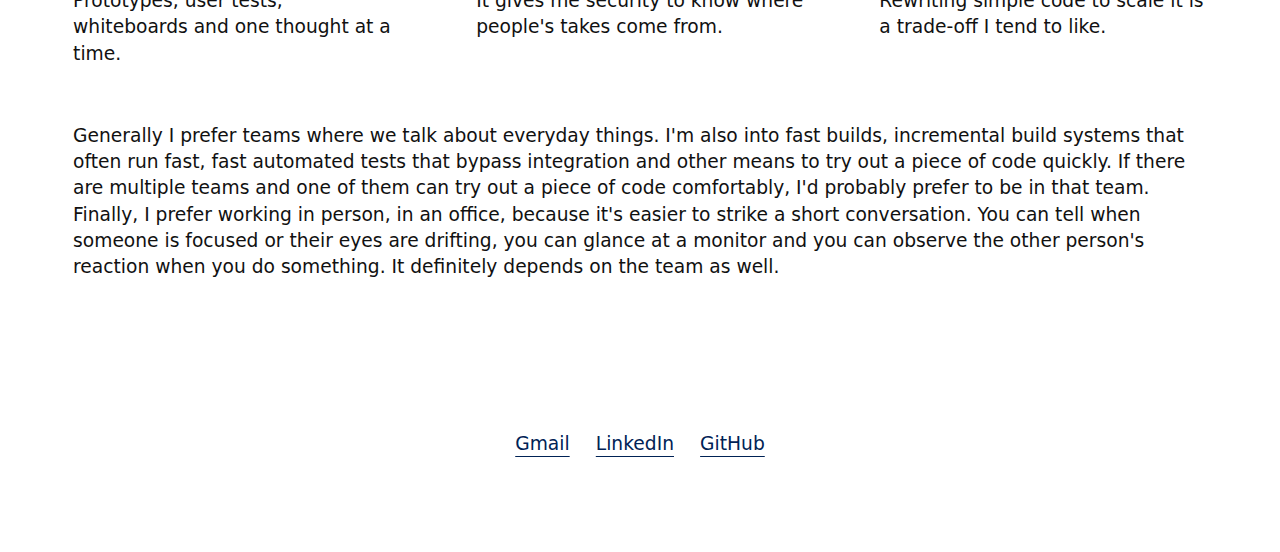
==== commit 6a0293fa: "complete framework change" ====
--- a/index.html
+++ b/index.html
@@ -8,114 +8,110 @@
     <meta name="robots" content="index, follow">
     <link rel="icon" href="favicon.ico">
     <link rel="stylesheet" href="style.css">
-    <script src="globals.js"></script>
+    <script src="g2.js"></script>
   </head>
   <body>
-    <div id="localization-structure">
-      <ol>
-        <li>
-          <ol>
-            <li>Portfolio</li>
-            <li>Theme</li>
+    <header>
+      <h1>Portfolio</h1>
+      <ul id="theme-picker">
+        <li>Theme</li>
+        <li>Light</li>
+        <li>Dark</li>
+        <li>Contrast</li>
+        <li>(loading or errored)</li>
+      </ul>
+      <u at=greek>Greek</u>
+    </header>
+    <main>
+      <div class=card>
+        <section>
+          <h2>I'm <strong>Theodore D.</strong></h2>
+          <p class=subtitle>Undergraduate programmer looking for internship. Fan of Linux and face to face interactions.</p>
+          <p class=not-subtitle>In 2022 I got an obsession with Linux and I learned to adapt to coding styles. Today I've balanced my life better but programming is still my main hobby.</p>
+          <a id=pdf-link href="r/cv-2024-10-10.pdf">CV PDF</a>
+        </section>
+        <i id=avatar>face of man, green eyes, long hair</i>
+      </div>
+      <div class=txtimg>
+        <section>
+          <h2>Bits of experience</h2>
+          <ul class=xx>
+            <li>In the University, <u at=uni>University of Athens</u>, we wrote plenty of code in C, C++ and Python to mimic the internals of databases, parallel processing computers, old-school artificial intelligence and more.</li>
+            <li>At home I hacked together an <u at=scmd>app-launching mechanism</u> and other tools in Linux that I still use. They were rewritten many times each, the first iterations added complexity and today they're "flat."</li>
+            <li>I interned in 2024 at a company that creates chat bots called <u at=helvia>Helvia</u>. For a month I tried connecting two repositories with Docker files and for the next two I made a web app to learn backend.</li>
+          </ul>
+        </section>
+        <div id="code-under-experiences"></div>
+      </div>
+      <div class="txtimg keymouth">
+        <section>
+          <h2>Key streaming app</h2>
+          <p>To learn backend web development in my internship, I prototyped an app using the tools I had to learn. It was inspired by these moments when someone sends a long message and you wish you could interrupt them. It's <u at=reactjs>ReactJS</u>, <u at=nextjs>NextJS</u>, plain CSS and Python's <u at=fastapi>FastAPI</u>. The protocol and some UI quirks had to be hand written.</p>
+          <pre></pre>
+          <ul class=button-links>
+            <li><u at=keymouth>Try KeyMouth</u></li>
+            <li><u at=keymouthgh>Source code on GitHub</u></li>
+          </ul>
+        </section>
+        <div id="keymouth-images">
+          <i>Messaging app with an input bar saying stream typing, a menu has two chat rooms, a theme button and links saying author and GitHub.</i>
+          <i>Messaging app that outlines deleted text and has a button saying clear. The input box has the same text as two messages above it.</i>
+        </div>
+      </div>
+      <div class="txtimg this-portfolio">
+        <section>
+          <h2>This portfolio</h2>
+          <ul class=portfolio-iterations>
             <li>
-              <ol>
-                <li>Light</li>
-                <li>Dark</li>
-                <li>Contrast</li>
-              </ol>
+              <ul>
+                <li><u at=pf1>Visit the first iteration</u></li>
+                <li><u at=pf1gh>Code on GitHub</u></li>
+              </ul>
+              <p>In 2023 I used short PHP functions that print HTML, inspired by <u at=cleancode>Clean Code</u>.</p>
             </li>
-            <li><u at=greek>Greek</u></li>
-          </ol>
+            <li>
+              <ul>
+                <li><u at=pf2>Visit the second iteration</u></li>
+                <li><u at=pf2gh>GitHub</u></li>
+              </ul>
+              <p>The challenge was to serve in Greek and English. I tried plain PHP too.</p>
+            </li>
+            <li>
+              <ul>
+                <li><u at=pf3>Visit the third iteration</u></li>
+                <li><u at=pf3gh>GitHub</u></li>
+              </ul>
+              <p>Then I wrote one HTML file with CSS, JS and SVGs and a script that translates it.</p>
+            </li>
+            <li>
+              <ul>
+                <li><u at=pf4gh>GitHub</u></li>
+              </ul>
+              <p>Inspired by a <u at=nobuild>talk by DHH</u>, I got rid of the build step, using JavaScript.</p>
+            </li>
+          </ul>
+        </section>
+        <div id="four-screenshots">Four screenshots of sites with Theodore's face, the second and third have a mountains backdrop.</div>
+      </div>
+      <section class=values>
+        <h2>Values</h2>
+        <ol>
           <li>
-            <h2>
-              <span>I'm </span><b>Theodore D.</b>
-            </h2>
-            <big>
-              Undergraduate programmer looking for internship. Fan of Linux and face to face interactions.
-            </big>
-            <p>
-              In 2022 I got an obsession with Linux and I learned to adapt to coding styles. Today I've balanced my life better but programming is still my main hobby.
-            </p>
-            <i>face of man, green eyes, long hair</i>
-          </li>
-        </li>
-        <li>
-          <h2>Bits of experience</h2>
-          <ol>
-          <li>
-            In the University, <u at=uni>University of Athens</u>, we wrote plenty of code in C, C++ and Python to mimic the internals of databases, parallel processing computers, old-school artificial intelligence and more.
+            <big>Demonstrations</big>
+            <p>Prototypes, user tests, whiteboards and one thought at a time.</p>
           </li>
           <li>
-            In the first semister, ACM invited us to practice by making a compiler and I took part and tried to follow. In February 2025, now, I'm joining ACM's <u at=sigmod>SIGMOD</u> low level programming contest.
+            <big>Communication</big>
+            <p>It gives me security to know where people's takes come from.</p>
           </li>
           <li>
-            At home I hacked together an <u at=scmd>app-launching mechanism</u> and other tools in Linux that I still use. They were rewritten many times each, the first iterations added complexity and today they're "flat."
+            <big>Simple needs</big>
+            <p>Rewriting simple code to scale it is a trade-off I tend to like.</p>
           </li>
-          <li>
-            I interned in 2024 at a company that creates chat bots called <u at=helvia>Helvia</u>. For a month I tried connecting two repositories with Docker files and for the next two I made a web app to learn backend.
-          </li>
-          </ol>
-        </li>
-        <li>
-          <h2>Projects</h2>
-          <ol>
-            <li>
-              <h3><u at=keymouth>One letter at a time messaging app</u></h3>
-              <p>
-                To learn backend web development in my internship, I prototyped an app using the tools I had to learn. It was inspired by these moments when someone sends a long message and you wish you could interrupt them. It uses <u at=reactjs>ReactJS</u> and <u at=nextjs>NextJS</u> in the front end, with plain CSS and so far no TypeScript. The backend is written in Python with a library that only defines the end points, called <u at=fastapi>FastAPI</u>. The protocol and some UI quirks had to be hand written.
-              </p>
-              <p>Try KeyMouth</p>
-              <p>Source code on GitHub</p>
-              <i>Messaging app with an input bar saying stream typing, a menu has two chat rooms, a theme button and links saying author and GitHub.</i>
-              <i>Messaging app that outlines deleted text and has a button saying clear. The input box has the same text as two messages above it.</i>
-            </li>
-            <li>
-              <h3><u at=pfgh>This portfolio</u></h3>
-              <p>
-                In 2023 I used short PHP functions that print HTML, inspired by <u at=cleancode>Clean Code</u>.
-              </p>
-              <u at=pf1>Visit the first iteration</u>
-              <u at=pf1gh>Code on GitHub</u>
-              <p>
-                The challenge was to serve in Greek and English. I tried plain PHP too.
-              </p>
-              <u at=pf2>Visit the second iteration</u>
-              <u at=pf2gh>GitHub</u>
-              <p>
-                Then I wrote one HTML file with CSS, JS and SVGs and a script that translates it.
-              </p>
-              <u at=pf3>Visit the third iteration</u>
-              <u at=pf3gh>GitHub</u>
-              <p>
-                Inspired by a <u at=nobuild>talk by DHH</u>, I got rid of the build step, using JavaScript.
-              </p>
-              <u at=pf4gh>GitHub</u>
-              <i>Four screenshots of sites with Theodore's face, the second and third have a mountains backdrop</i>
-            </li>
-          </ol>
-        </li>
-        <li>
-          <h2>Values</h2>
-          <h3>Demonstrations</h3>
-          <p>
-            Prototypes, user tests, whiteboards and one thought at a time.
-          </p>
-          <h3>Communication</h3>
-          <p>
-            It gives me security to know where people's takes come from.
-          </p>
-          <h3>Simple needs</h3>
-          <p>
-            Rewriting simple code to scale it is a trade-off I tend to like.
-          </p>
-        </li>
-        <li>
-          <h2>Preferences</h2>
-          <p>
-            Generally I prefer social teams. Yes, nerdy teams are open and inclusive but I have bad memories working with them. Social people may be extra loud, some have a lot of energy, sometimes they make fun of me but I'm fine with all of that. I'm also into fast builds, incremental build systems that often run fast, fast automated tests that bypass integration and other means to try out a piece of code quickly. If there are multiple teams and one of them can try out a piece of code comfortably, I'd probably prefer that team. Finally, I prefer working in person, in an office, because it's easier to strike a short conversation. You can tell when someone is focused or their eyes are drifting, you can glance at a monitor and you can observe the other person's reaction when you do something. It definitely depends on the team as well.
-          </p>
-        </li>
-      </ol>
-    </div>
+        </ol>
+        <p>Generally I prefer teams where we talk about everyday things. I'm also into fast builds, incremental build systems that often run fast, fast automated tests that bypass integration and other means to try out a piece of code quickly. If there are multiple teams and one of them can try out a piece of code comfortably, I'd probably prefer to be in that team. Finally, I prefer working in person, in an office, because it's easier to strike a short conversation. You can tell when someone is focused or their eyes are drifting, you can glance at a monitor and you can observe the other person's reaction when you do something. It definitely depends on the team as well.</p>
+      </section>
+      <footer id="links-at-the-bottom"></footer>
+    </main>
   </body>
 </html>
--- a/style.css
+++ b/style.css
@@ -1,7 +1,7 @@
 /*
  Copyright (c) 2024 Dimakopoulos Theodoros <dimakopt732@gmail.com>
  See LICENSE.
- Search for the string "/*---" in this file to jump to sections.
+ Search for the string "*---" in this file to jump to sections.
 */
 
 
@@ -9,210 +9,141 @@
 
 :root { color-scheme: light dark; }
 
-[data-sch=light] .bg { background-color: #fff; }
-[data-sch=light] a,
-[data-sch=light] a.fs1 { color: #025; }
-[data-sch=light] a:visited { color: #302; }
-[data-sch=light] .fs1, [data-sch=light] .fs1Marker::marker { color: #000; }
-[data-sch=light] .fs2, [data-sch=light] .fs2Marker::marker { color: #111; }
-[data-sch=light] .fs3, [data-sch=light] .fs3Marker::marker { color: #222; }
-[data-sch=light] .fs4, [data-sch=light] .fs4Marker::marker { color: #333; }
-[data-sch=light] .fs5, [data-sch=light] .fs5Marker::marker { color: #444; }
-[data-sch=light] .fs6, [data-sch=light] .fs6Marker::marker { color: #444; }
-
-[data-sch=contr] .bg { background-color: #000; }
-[data-sch=contr] a,
-[data-sch=contr] a.fs1 { color: #ff0; }
-[data-sch=contr] a:visited { color: #ffa; }
-
-.bg { background-color: #333; }
-a,
-a.fs1 { color: #bcf; }
-a:visited { color: #dcd; }
-.fs1, .fs1Marker::marker { color: #eee; }
-.fs2, .fs2Marker::marker { color: #ddd; }
-.fs3, .fs3Marker::marker { color: #ccc; }
-.fs4, .fs4Marker::marker { color: #bbb; }
-.fs5, .fs5Marker::marker { color: #bbb; }
-.fs6, .fs6Marker::marker { color: #bbb; }
-
-[data-sch=light] .code1 b { color: #804; }
-[data-sch=light] .code1 i { color: #041; }
-[data-sch=light] .code1 {
-    background-color: #fafafa;
-    border: 1px solid #ccc;
-    color: #333;
-}
-
-[data-sch=contr] .code1 b { color: #ff0; }
-[data-sch=contr] .code1 i { color: #fff; }
-[data-sch=contr] .code1 {
-    background-color: #000;
-    border: 1px solid #777;
-    color: #fff;
-}
-
-.code1 b { color: #da8; }
-.code1 i { color: #dad; }
-.code1 {
-    background-color: #282828;
-    border: 1px solid #444;
-    color: #ccc;
+[data-sch=light] {
+    --cbg: #fff; --c-faded-border: #ccc; --c-faded-bg: #f8f8f8;
+    --ca: #025; --cavisited: #302; --cabg: #fff;
+    --c1: #000; --c2: #111; --c3: #222; --c4: #333; --c5: #444; --c6: #444;
+    --code-bg: #fcfcfc; --code-border: var(--c-faded-border);
+    --code1: #333; --code2: #804; --code3: #041;
+}
+[data-sch=contr] {
+    --cbg: #000; --c-faded-border: #333; --c-faded-bg: #000;
+    --ca: #ff0; --cavisited: #ffa; --cabg: #000;
+    --c1: #eee; --c2: #ddd; --c3: #ccc; --c4: #bbb; --c5: #bbb; --c6: #bbb;
+    --code-bg: #000; --code-border: var(--c-faded-border);
+    --code1: #fff; --code2: #ff0; --code3: #fff;
+}
+[data-sch=dark] {
+    --cbg: #252528; --c-faded-border: #505055; --c-faded-bg: var(--cbg);
+    --ca: #bcf; --cavisited: #dcd; --cabg: #202024;
+    --c1: #eee; --c2: #ddd; --c3: #ccc; --c4: #bbb; --c5: #bbb; --c6: #bbb;
+    --code-bg: #202024; --code-border: #303033;
+    --code1: #ccc; --code2: #da8; --code3: #dad;
+}
+
+
+/*--- Lengths ---*/
+
+:root {
+    --e2: 0.8em;
+    --e3: 1.4em;
+    --e4: 2em;
+    --e5: 3em;
+    --r5: 0.6rem;
+    --a1: 1.4cm;
+    --a2: 1.8cm;
+    --a3: 2.2cm;
+}
+@media (min-width: 20cm) {
+    :root {
+        --a1: 2cm;
+        --a2: 3cm;
+        --a3: 4cm;
+    }
+}
+
+
+/*--- Fonts ---*/
+
+:root {
+    --fs1: 12pt; --lh1: 1.4em;
+    --fs2: 14pt; --lh2: 1.4em;
+    --fs3: 18pt; --lh3: 1.2em;
+    --fs4: 24pt; --lh4: 1.1em;
+    --fs5: 28pt; --lh5: 1em;
+    --fs6: 32pt; --lh6: 1em;
+}
+@media (min-width: 20cm) {
+    :root {
+        --fs6: 40pt; --lh6: 1em;
+    }
+}
+
+
+div.card > section > p.not-subtitle,
+header > fieldset > legend > span {
+    font-size: var(--fs1);
+    line-height: var(--lh1);
+    color: var(--c1);
+}
+body {
+    font-size: var(--fs2);
+    line-height: var(--lh2);
+    color: var(--c2);
+}
+div.card > section > p.subtitle,
+header > h1 {
+    font-size: var(--fs3);
+    line-height: var(--lh3);
+    color: var(--c3);
+}
+h2,
+ul.xx > li::marker,
+section.values > ol > li > big {
+    font-size: var(--fs4);
+    line-height: var(--lh4);
+    color: var(--c4);
+}
+div.card > section > h2 {
+    font-size: var(--fs6);
+    line-height: var(--lh6);
+    color: var(--c6);
 }
 
 
 /*--- Class independent styling ---*/
 
-body { font-family: system-ui,sans-serif; margin: 0; }
-a { text-underline-offset: 0.3em; }
+body {
+    font-family: system-ui,sans-serif;
+    margin: 0;
+    background-color: var(--cbg);
+}
+
+a { text-underline-offset: 0.3em; color: var(--ca); }
+a:visited { color: var(--cavisited); }
+a:hover { background-color: var(--c-faded-bg) !important; }
 input, label { cursor: pointer; }
 
 
-/*--- Outlined links ---*/
-
-.outlined {
-    border-radius: 4px; border-bottom: 1px solid;
-    display: inline-block; padding: 0.4em 0.6em;
-    text-decoration: none;
-    box-shadow: 0 0 1px 0;
-}
-
-
 /*--- Code snippets ---*/
 
-pre.code1 { overflow-x: scroll; padding: 1em; border-radius: 5px; }
-pre.code1 > code { font-size: 12pt; }
-pre.code1 b { font-weight: normal; }
-pre.code1 i { font-style: normal; }
-pre.code1 code { font-family: source-code-pro-regular,monospace; }
+pre.code1 {
+    overflow-x: scroll;
+    padding: 1em;
+    background-color: var(--code-bg);
+    border: 1px solid var(--code-border);
+    color: var(--code1);
+    box-sizing: border-box;
+}
+@media (min-width: 30cm) {
+    pre.code1 {
+        border-radius: 5px;
+        width: 50vw;  /* if the grid changes, this will cause trouble */
+    }
+}
+[data-sch=light] pre.code1 {
+    box-shadow: inset 2px 2px 3px -4px;
+}
+pre.code1 b { color: var(--code2); font-weight: normal; }
+pre.code1 i { color: var(--code3); font-style: normal; }
+pre.code1 > code {
+    font-size: var(--fs1);
+    line-height: var(--lh1);
+    font-family: source-code-pro-regular,monospace;
+}
 @font-face {
     font-family: source-code-pro-regular;
     src: url(r/source-code-pro-regular.otf);
-}
-
-
-/*--- Header and lists ---*/
-
-.ls1 { display: flex; flex-wrap: wrap; column-gap: 1.4em; padding: 0; }
-.ls1 > li { list-style: none; }
-.ls1 > li > a { display: flex; align-items: center; gap: 0.4em; padding: 1em 0; }
-.ls2 { padding: 0; margin: 0.5em 0; list-style: none; }
-.ls2 > li > label { display: inline-block; padding: 0.2em 0; }
-.column { margin: 0 auto; max-width: 30cm; padding: 0 1rem; }
-.column2 { margin: 0 auto; max-width: 60cm; padding: 0; }
-.header { position: relative; }
-
-.pdfAnchor {
-    display: flex; flex-direction: column; align-items: center; gap: 0.5em;
-    margin: 4em 0;
-}
-
-
-/*--- Fonts ---*/
-
-.fs1, .fs1Marker::marker { font-size: 12pt; line-height: 1.4em; }
-.fs2, .fs2Marker::marker { font-size: 14pt; line-height: 1.4em; }
-.fs3, .fs3Marker::marker { font-size: 18pt; line-height: 1.2em; }
-.fs4, .fs4Marker::marker { font-size: 24pt; line-height: 1.1em; }
-.fs5, .fs5Marker::marker { font-size: 28pt; line-height: 1em; }
-.fs6, .fs6Marker::marker { font-size: 32pt; line-height: 1em; }
-.fwn { font-weight: normal; }
-.bigMarker::marker { font-weight: bold; content: "XX  "; }
-
-
-/*--- Images and flexing ---*/
-
-.img { display: block; border-radius: 4px; }
-.flex { display: flex; }
-.w3-100 { width: min(12cm, 100%); }
-.w100 { width: 100%; }
-.flexac { display: flex; align-items: center; }
-.flexjc { display: flex; justify-content: center; }
-.flexw { flex-wrap: wrap; }
-.spc { justify-content: space-between; }
-.nolist { list-style: none; padding: 0; }
-
-
-/*--- Spacing ---*/
-
-.m20 { margin: 0.6rem 0; }
-.m30 { margin: 1rem 0; }
-.m40 { margin: 2em 0; }
-.ml2 { margin-left: 0.2em; }
-.ml3 { margin-left: 0.5em; }
-.ml4 { margin-left: 1em; }
-.ml5 { margin-left: 4em; }
-.mt0 { margin-top: 0; }
-.mt1 { margin-top: 1.4cm; }
-.mt2 { margin-top: 1.8cm; }
-.mt3 { margin-top: 2.2cm; }
-.mt4 { margin-top: 2.6cm; }
-.mt5 { margin-top: 3.0cm; }
-.p20 { padding: 1rem 0; }
-.p30 { padding: 2rem 0; }
-.pl3 { padding-left: 1em; }
-.pl4 { padding-left: 2em; }
-.pl5 { padding-left: 3em; }
-.pr2 { padding-right: 0.3em; }
-.pr3 { padding-right: 1em; }
-.pr4 { padding-right: 2em; }
-.pt2 { padding-top: 1rem; }
-.gap3 { column-gap: 1cm; }
-.gap4 { column-gap: 2cm; }
-
-
-/*--- Dekstop - only CSS ---*/
-
-@media (min-width: 20cm) {
-    .wide-flex { display: flex; }
-    .wide-fix-size { width: min(10cm, 40vw); }
-    .fs6 { font-size: 40pt; line-height: 1em; }
-    .mt1 { margin-top: 2cm; }
-    .mt2 { margin-top: 3cm; }
-    .mt3 { margin-top: 4cm; }
-    .mt4 { margin-top: 5cm; }
-    .mt5 { margin-top: 8cm; }
-    .pdfAnchor { width: max-content; }
-    .cards1 {
-        display: grid;
-        gap: 1cm 2cm;
-        grid-template-columns: repeat(auto-fit, minmax(min(100%, 5cm), 1fr));
-    }
-    .desktop-txtcent { text-align: center; }
-}
-
-.pad-like-card { padding-left: 1rem; }
-.card11 { margin: 1rem; }
-@media (min-width: 30cm) {
-    .card1 {
-        display: grid;
-        grid-template-columns: 1fr 6fr 1fr 8fr;
-        grid-template-areas: "_1 tt _2 ii";
-        align-items: center;
-    }
-    .pad-like-card { padding-left: 6.25%; }
-    .card11 { grid-area: tt; margin: 0; }
-    .card12 { grid-area: ii; }
-}
-
-
-/*--- The 2 overlapping images ---*/
-
-.overlapping-images {
-    position: relative;
-    padding-top: 1cm;
-    padding-right: 1cm;
-    border-right: 1px solid;
-    box-sizing: border-box;
-}
-.small-up-right {
-    position: absolute; top: 0; right: 0; width: 40%;
-}
-.shadow {
-    box-shadow: 0 0 4cm -3cm;
-}
-.faded-underline {
-    box-shadow: 0 3px 3px -5px;
 }
 
 
@@ -236,8 +167,8 @@
     padding: 2px;
     margin: 0;
     display: inline-block;
-    border-radius: 1em;
-    box-shadow: currentColor 0 0 3px -2px;
+    border-radius: 4px;
+    border: 1px solid var(--c-faded-border);
 }
 fieldset.inp-pill-choice > ol > li {
     display: inline-block;
@@ -255,7 +186,7 @@
         left: 0;
         bottom: 0;
         right: 0;
-        border-radius: 100vw;
+        border-radius: 4px;
         margin: 0;
         box-sizing: border-box;
         cursor: pointer;
@@ -264,6 +195,163 @@
         border: 1px solid;
     }
     fieldset.inp-pill-choice > ol > li > label > input[type="radio"]:hover:not(:checked) {
-        box-shadow: currentColor 0 0 3px -1px;
-    }
-}
+        border: 1px solid var(--c-faded-border);
+    }
+}
+
+
+/*--- Top to bottom elements ---*/
+
+header, div.card, section.values {
+    margin: 0 auto; max-width: 30cm; padding: 0 1rem;
+}
+div.experiences, section.projects {  /* TODO it works, though, there's no .projects */
+    margin: 0 auto; max-width: 60cm; padding: 0;
+}
+header {
+    display: flex;
+    align-items: center;
+    flex-wrap: wrap;
+    justify-content: space-between;
+    column-gap: 1cm;
+    padding-top: 1rem;
+}
+header > h1 {
+    font-weight: normal;
+}
+header > fieldset > legend > span {
+    margin-left: 0.5em;
+}
+div.card > section > h2 {
+    font-weight: normal;
+    margin: var(--a3) 0 var(--r5) 0;
+}
+div.card > section > p.subtitle {
+    margin: var(--r5) 0;
+}
+div.card > section > p.not-subtitle {
+    margin: var(--r5) 0;
+}
+div.card > picture {
+    margin-top: var(--a2);
+}
+div.card > picture > img {
+    display: block;
+    border-radius: 4px;
+    width: min(12cm, 100%);
+}
+@media (min-width: 20cm) {
+    div.card { display: flex; gap: 2cm; }
+    div.card > picture > img { width: min(10cm, 40vw); }
+    div.card a.pdf-anchor { width: max-content; }
+}
+a.pdf-anchor {
+    display: flex; flex-direction: column; align-items: center; gap: 0.5em;
+    margin: 4em 0;
+}
+div.txtimg {
+    margin-top: var(--a2);
+}
+div.txtimg > section { margin: 1rem; }
+div.txtimg > div img { border-radius: 4px; }
+@media (min-width: 30cm) {
+    div.txtimg {
+        display: grid;
+        grid-template-columns: 1fr 4fr 1fr 6fr;
+        grid-template-areas: "_1 tt _2 ii";
+        align-items: center;
+    }
+    div.txtimg > section { grid-area: tt; margin: 0; }
+    div.txtimg > div { grid-area: ii; }
+}
+h2 {
+    margin-top: 0;
+    margin-bottom: var(--e2);
+}
+ul.xx > li {
+    margin: var(--e4) 0;
+    margin-left: var(--e2);
+}
+ul.xx > li::marker {
+    font-weight: bold;
+    content: "XX  ";
+}
+ul.button-links {
+    display: flex; flex-wrap: wrap; column-gap: var(--e3);
+    padding: 0; list-style: none;
+}
+div.txtimg.keymouth > div,
+div.txtimg.keymouth > div img {
+    width: 100%;
+}
+.overlapping-images {
+    position: relative;
+    padding-top: 1cm;
+    padding-right: 1cm;
+    border-right: 1px solid;
+    box-sizing: border-box;
+}
+[data-sch=light] .overlapping-images img {
+    box-shadow: 1px 2px 8px -4px;
+}
+.small-up-right {
+    position: absolute; top: 0; right: 0; width: 40%;
+}
+ul.portfolio-iterations > li > ul > li > a,
+ul.button-links > li > a {
+    border-radius: 4px;
+    border: 1px solid var(--c-faded-border);
+    border-bottom: 1px solid;
+    display: inline-block; padding: 0.4em 0.6em;
+    text-decoration: none;
+    background-color: var(--cabg);
+}
+ul.portfolio-iterations > li > ul > li > a:hover,
+ul.button-links > li > a:hover {
+    border-bottom: 1px solid var(--c-faded-border);
+    text-decoration: underline;
+}
+ul.portfolio-iterations { list-style: none; padding: 0; }
+ul.portfolio-iterations > li {
+    display: flex; gap: var(--e3); padding: 0; margin: var(--e3) 0;
+}
+ul.portfolio-iterations > li > * { display: inline-block; }
+ul.portfolio-iterations > li > ul { list-style: none; padding: 0; }
+ul.portfolio-iterations > li > ul > li { width: max-content; }
+ul.portfolio-iterations > li > p { margin: 0; }
+@media (max-width: 38cm) {
+    ul.portfolio-iterations > li { flex-wrap: wrap; }
+}
+div.this-portfolio > section > h2 {
+    margin-bottom: var(--e3);    
+}
+[data-sch=light] div.this-portfolio > div img {
+    box-shadow: 0 2px 8px -4px;
+}
+div.this-portfolio > div,
+div.this-portfolio > div img {
+    width: 100%;
+}
+
+section.values > h2 {
+    margin-top: var(--a2);
+    margin-bottom: var(--e3);
+}
+section.values > ol {
+    list-style: none; padding: 0;
+}
+@media (min-width: 20cm) {
+    section.values > ol {
+        display: grid;
+        gap: 1cm 2cm;
+        grid-template-columns: repeat(auto-fit, minmax(min(100%, 5cm), 1fr));
+        margin-bottom: 1cm;
+    }
+}
+footer#links-at-the-bottom > ul {
+    list-style: none;
+    padding: 0;
+    margin-top: var(--a3);
+    padding-bottom: var(--a1);
+    display: flex; ; column-gap: 1.4em; justify-content: center;
+}
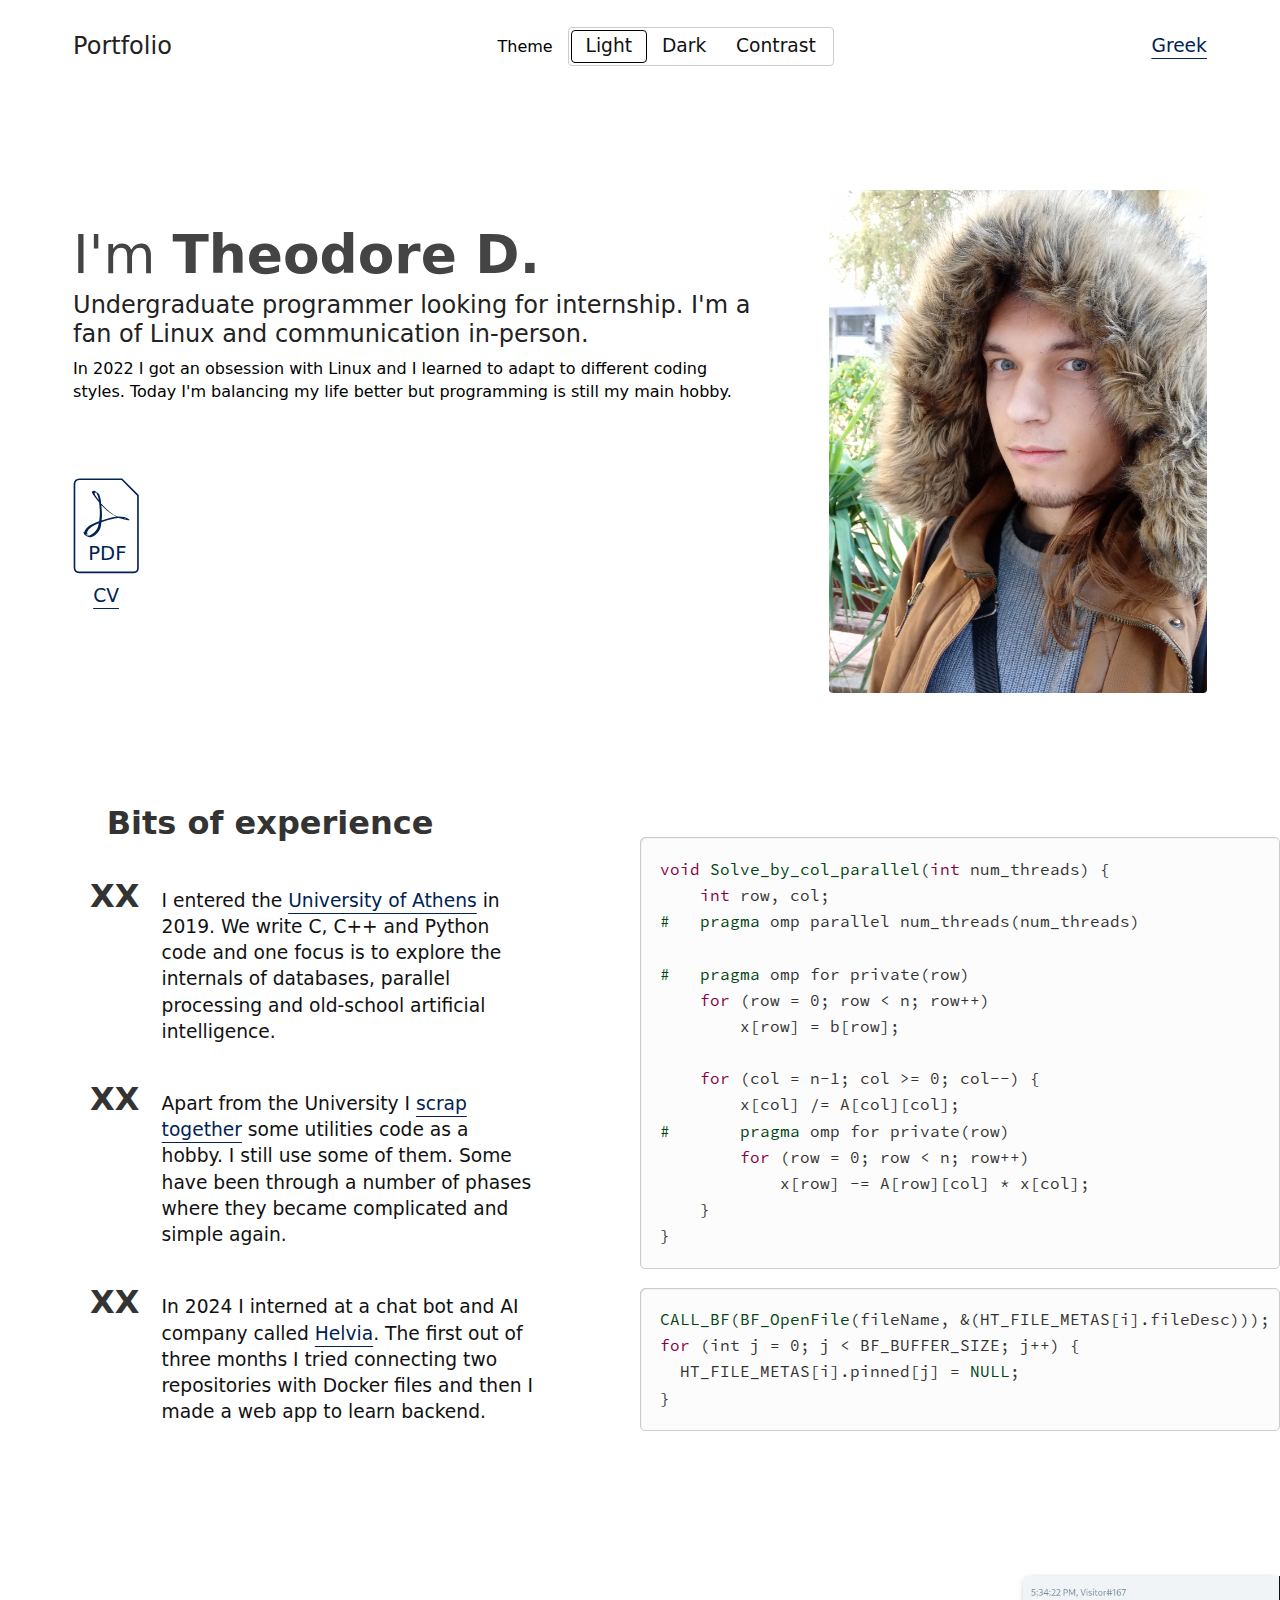
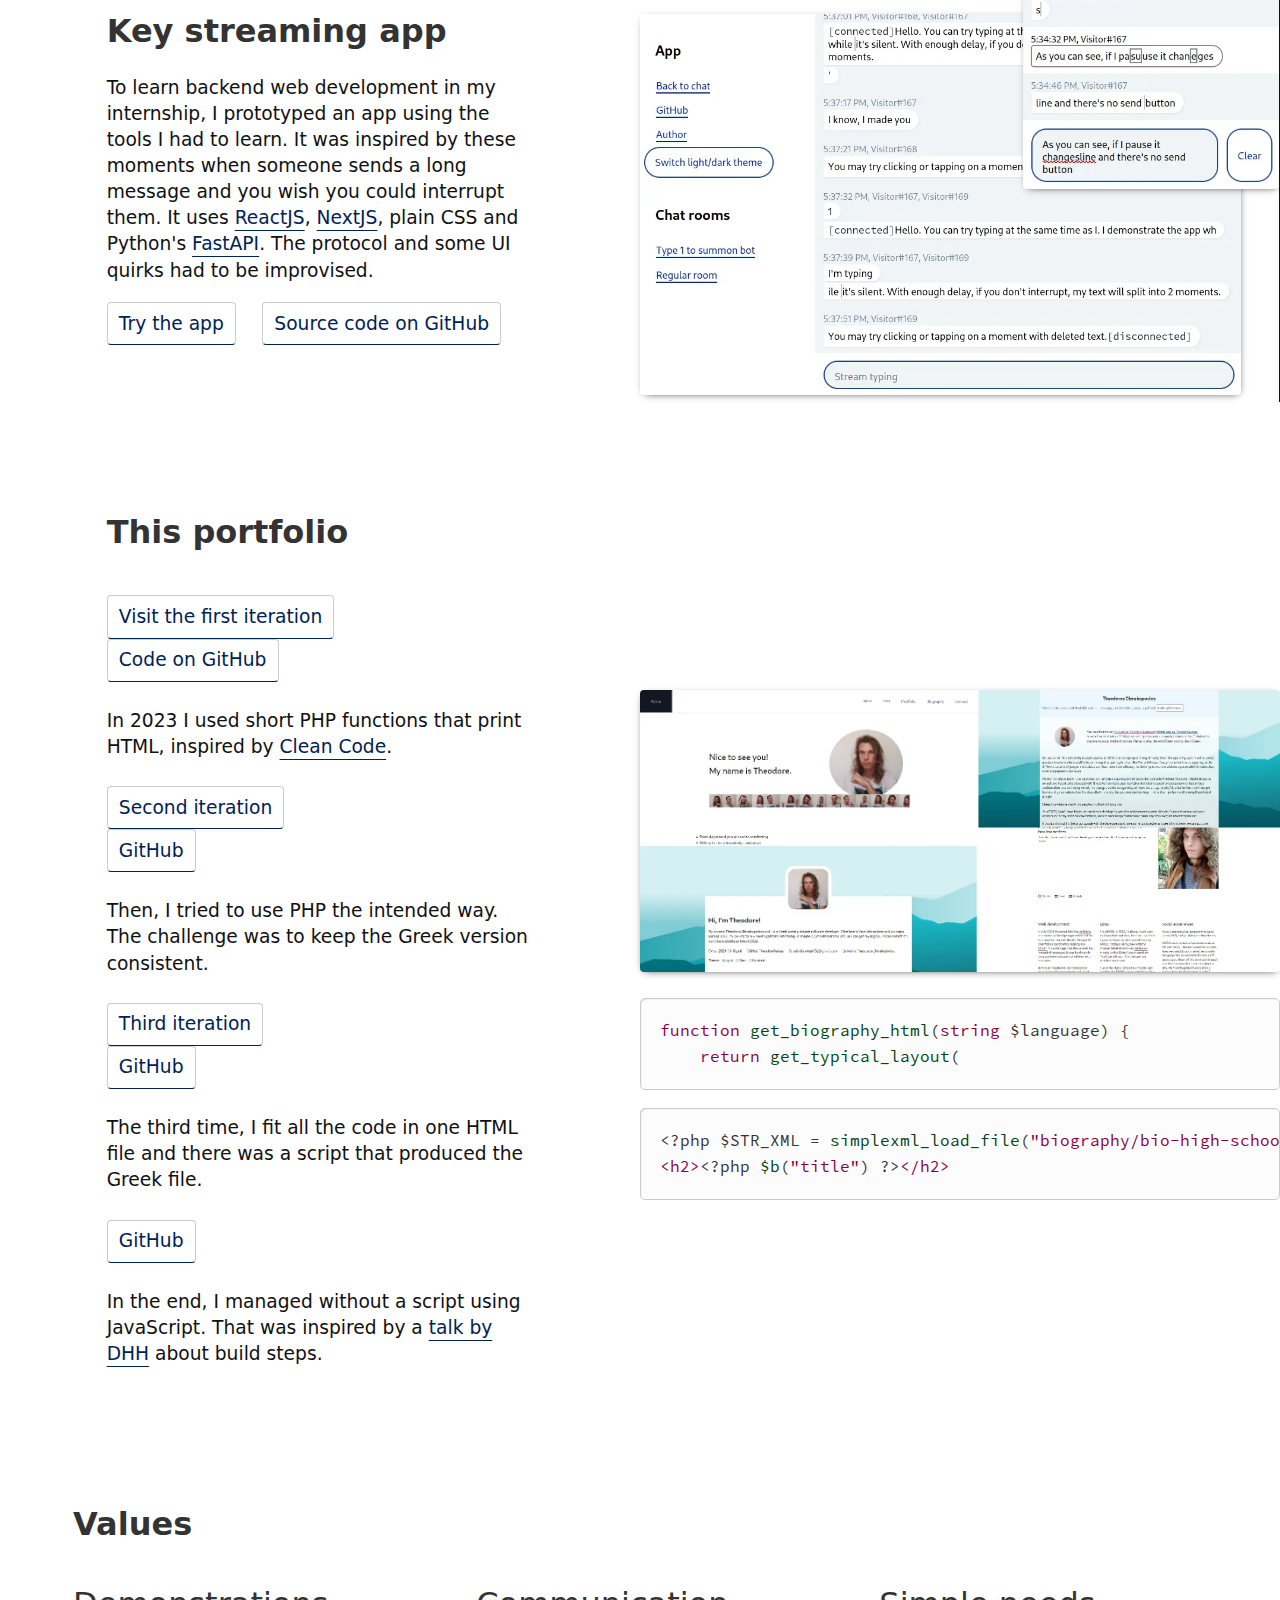
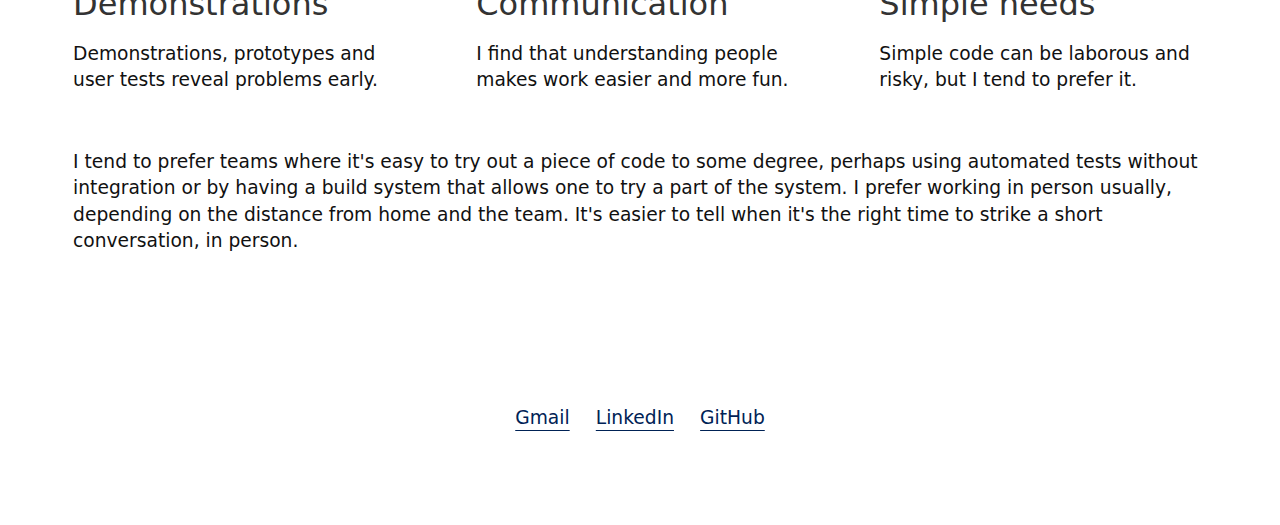
==== commit 1ccdba4b: "much better text (how many times have I said that)" ====
--- a/index.html
+++ b/index.html
@@ -8,7 +8,7 @@
     <meta name="robots" content="index, follow">
     <link rel="icon" href="favicon.ico">
     <link rel="stylesheet" href="style.css">
-    <script src="g2.js"></script>
+    <script src="globals.js"></script>
   </head>
   <body>
     <header>
@@ -26,8 +26,8 @@
       <div class=card>
         <section>
           <h2>I'm <strong>Theodore D.</strong></h2>
-          <p class=subtitle>Undergraduate programmer looking for internship. Fan of Linux and face to face interactions.</p>
-          <p class=not-subtitle>In 2022 I got an obsession with Linux and I learned to adapt to coding styles. Today I've balanced my life better but programming is still my main hobby.</p>
+          <p class=subtitle>Undergraduate programmer looking for internship. I'm a fan of Linux and communication in-person.</p>
+          <p class=not-subtitle>In 2022 I got an obsession with Linux and I learned to adapt to different coding styles. Today I'm balancing my life better but programming is still my main hobby.</p>
           <a id=pdf-link href="r/cv-2024-10-10.pdf">CV PDF</a>
         </section>
         <i id=avatar>face of man, green eyes, long hair</i>
@@ -36,9 +36,9 @@
         <section>
           <h2>Bits of experience</h2>
           <ul class=xx>
-            <li>In the University, <u at=uni>University of Athens</u>, we wrote plenty of code in C, C++ and Python to mimic the internals of databases, parallel processing computers, old-school artificial intelligence and more.</li>
-            <li>At home I hacked together an <u at=scmd>app-launching mechanism</u> and other tools in Linux that I still use. They were rewritten many times each, the first iterations added complexity and today they're "flat."</li>
-            <li>I interned in 2024 at a company that creates chat bots called <u at=helvia>Helvia</u>. For a month I tried connecting two repositories with Docker files and for the next two I made a web app to learn backend.</li>
+            <li>I entered the <u at=uni>University of Athens</u> in 2019. We write C, C++ and Python code and one focus is to explore the internals of databases, parallel processing and old-school artificial intelligence.</li>
+            <li>Apart from the University I <u at=scmd>scrap together</u> some utilities code as a hobby. I still use some of them. Some have been through a number of phases where they became complicated and simple again.</li>
+            <li>In 2024 I interned at a chat bot and AI company called <u at=helvia>Helvia</u>. The first out of three months I tried connecting two repositories with Docker files and then I made a web app to learn backend.</li>
           </ul>
         </section>
         <div id="code-under-experiences"></div>
@@ -46,10 +46,10 @@
       <div class="txtimg keymouth">
         <section>
           <h2>Key streaming app</h2>
-          <p>To learn backend web development in my internship, I prototyped an app using the tools I had to learn. It was inspired by these moments when someone sends a long message and you wish you could interrupt them. It's <u at=reactjs>ReactJS</u>, <u at=nextjs>NextJS</u>, plain CSS and Python's <u at=fastapi>FastAPI</u>. The protocol and some UI quirks had to be hand written.</p>
+          <p>To learn backend web development in my internship, I prototyped an app using the tools I had to learn. It was inspired by these moments when someone sends a long message and you wish you could interrupt them. It uses <u at=reactjs>ReactJS</u>, <u at=nextjs>NextJS</u>, plain CSS and Python's <u at=fastapi>FastAPI</u>. The protocol and some UI quirks had to be improvised.</p>
           <pre></pre>
           <ul class=button-links>
-            <li><u at=keymouth>Try KeyMouth</u></li>
+            <li><u at=keymouth>Try the app</u></li>
             <li><u at=keymouthgh>Source code on GitHub</u></li>
           </ul>
         </section>
@@ -71,23 +71,23 @@
             </li>
             <li>
               <ul>
-                <li><u at=pf2>Visit the second iteration</u></li>
+                <li><u at=pf2>Second iteration</u></li>
                 <li><u at=pf2gh>GitHub</u></li>
               </ul>
-              <p>The challenge was to serve in Greek and English. I tried plain PHP too.</p>
+              <p>Then, I tried to use PHP the intended way. The challenge was to keep the Greek version consistent.</p>
             </li>
             <li>
               <ul>
-                <li><u at=pf3>Visit the third iteration</u></li>
+                <li><u at=pf3>Third iteration</u></li>
                 <li><u at=pf3gh>GitHub</u></li>
               </ul>
-              <p>Then I wrote one HTML file with CSS, JS and SVGs and a script that translates it.</p>
+              <p>The third time, I fit all the code in one HTML file and there was a script that produced the Greek file.</p>
             </li>
             <li>
               <ul>
                 <li><u at=pf4gh>GitHub</u></li>
               </ul>
-              <p>Inspired by a <u at=nobuild>talk by DHH</u>, I got rid of the build step, using JavaScript.</p>
+              <p>In the end, I managed without a script using JavaScript. That was inspired by a <u at=nobuild>talk by DHH</u> about build steps.</p>
             </li>
           </ul>
         </section>
@@ -98,18 +98,18 @@
         <ol>
           <li>
             <big>Demonstrations</big>
-            <p>Prototypes, user tests, whiteboards and one thought at a time.</p>
+            <p>Demonstrations, prototypes and user tests reveal problems early.</p>
           </li>
           <li>
             <big>Communication</big>
-            <p>It gives me security to know where people's takes come from.</p>
+            <p>I find that understanding people makes work easier and more fun.</p>
           </li>
           <li>
             <big>Simple needs</big>
-            <p>Rewriting simple code to scale it is a trade-off I tend to like.</p>
+            <p>Simple code can be laborous and risky, but I tend to prefer it.</p>
           </li>
         </ol>
-        <p>Generally I prefer teams where we talk about everyday things. I'm also into fast builds, incremental build systems that often run fast, fast automated tests that bypass integration and other means to try out a piece of code quickly. If there are multiple teams and one of them can try out a piece of code comfortably, I'd probably prefer to be in that team. Finally, I prefer working in person, in an office, because it's easier to strike a short conversation. You can tell when someone is focused or their eyes are drifting, you can glance at a monitor and you can observe the other person's reaction when you do something. It definitely depends on the team as well.</p>
+        <p>I tend to prefer teams where it's easy to try out a piece of code to some degree, perhaps using automated tests without integration or by having a build system that allows one to try a part of the system. I prefer working in person usually, depending on the distance from home and the team. It's easier to tell when it's the right time to strike a short conversation, in person.</p>
       </section>
       <footer id="links-at-the-bottom"></footer>
     </main>
